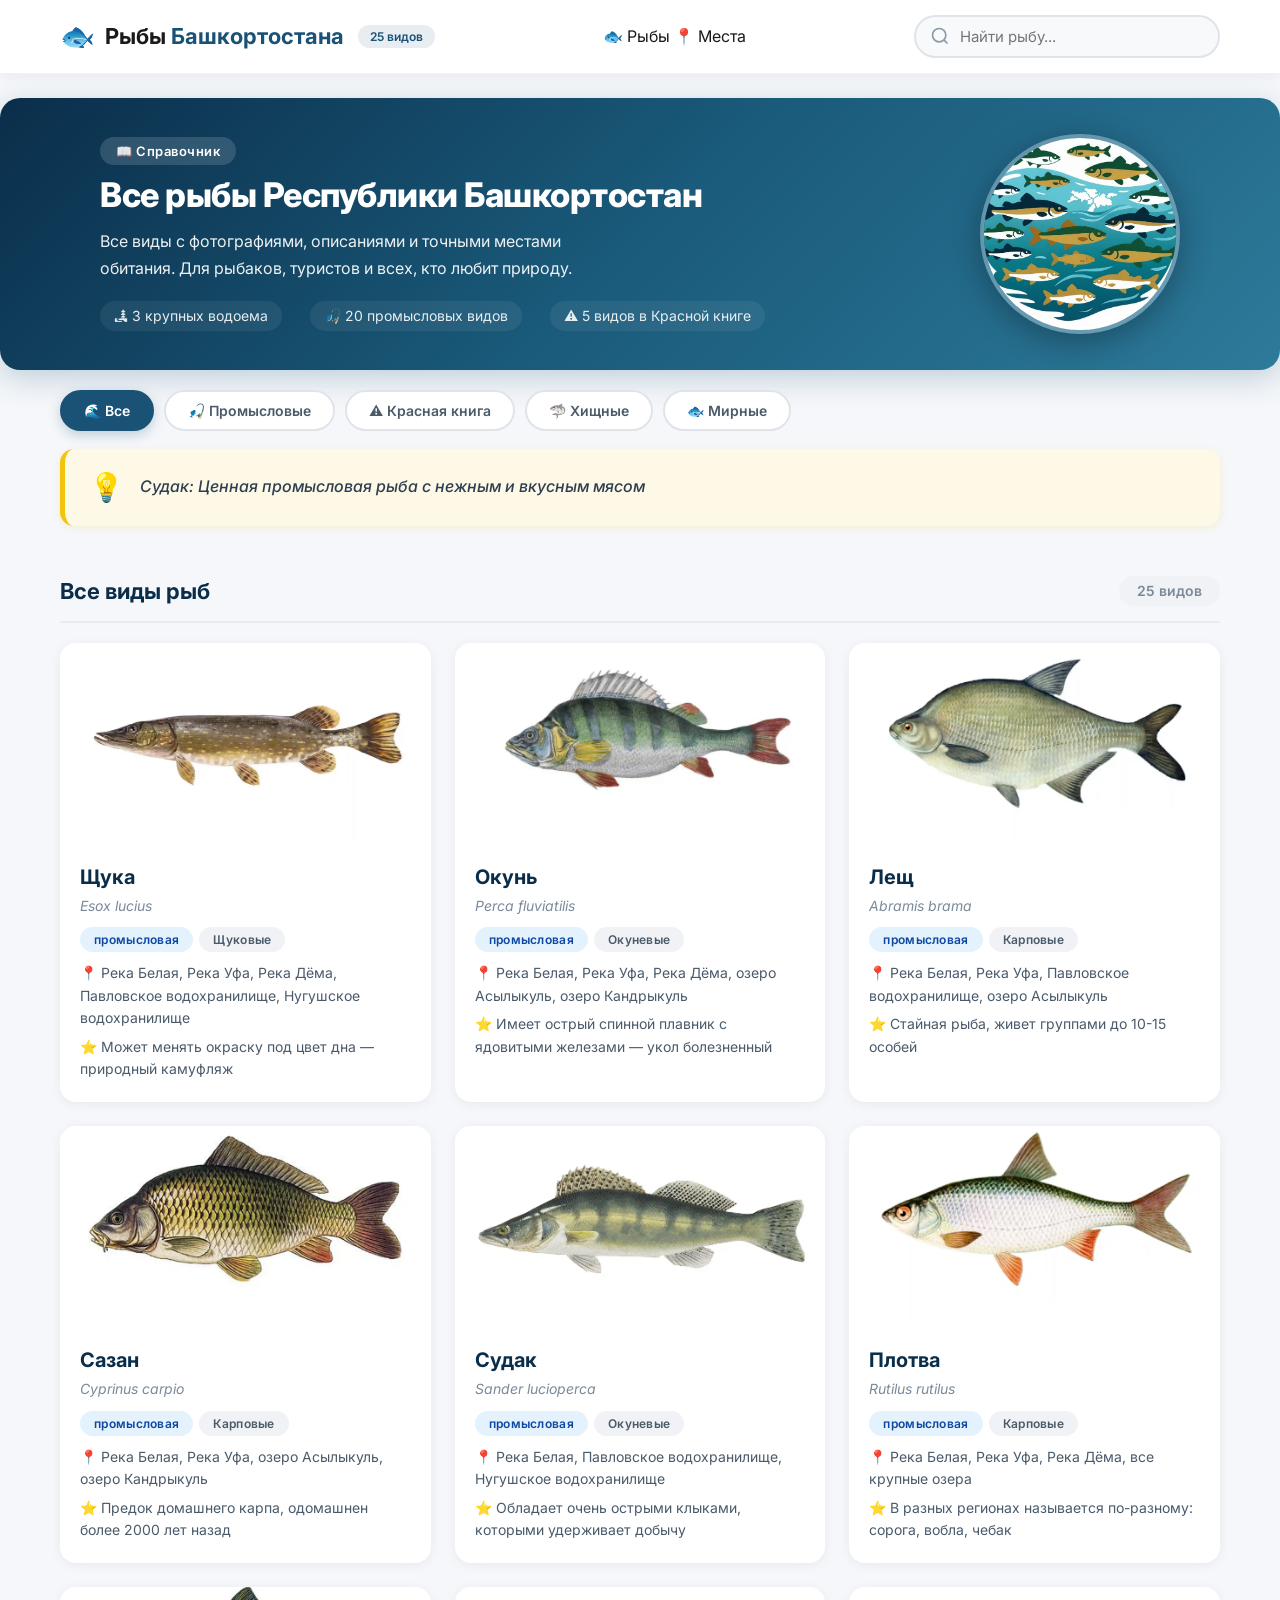
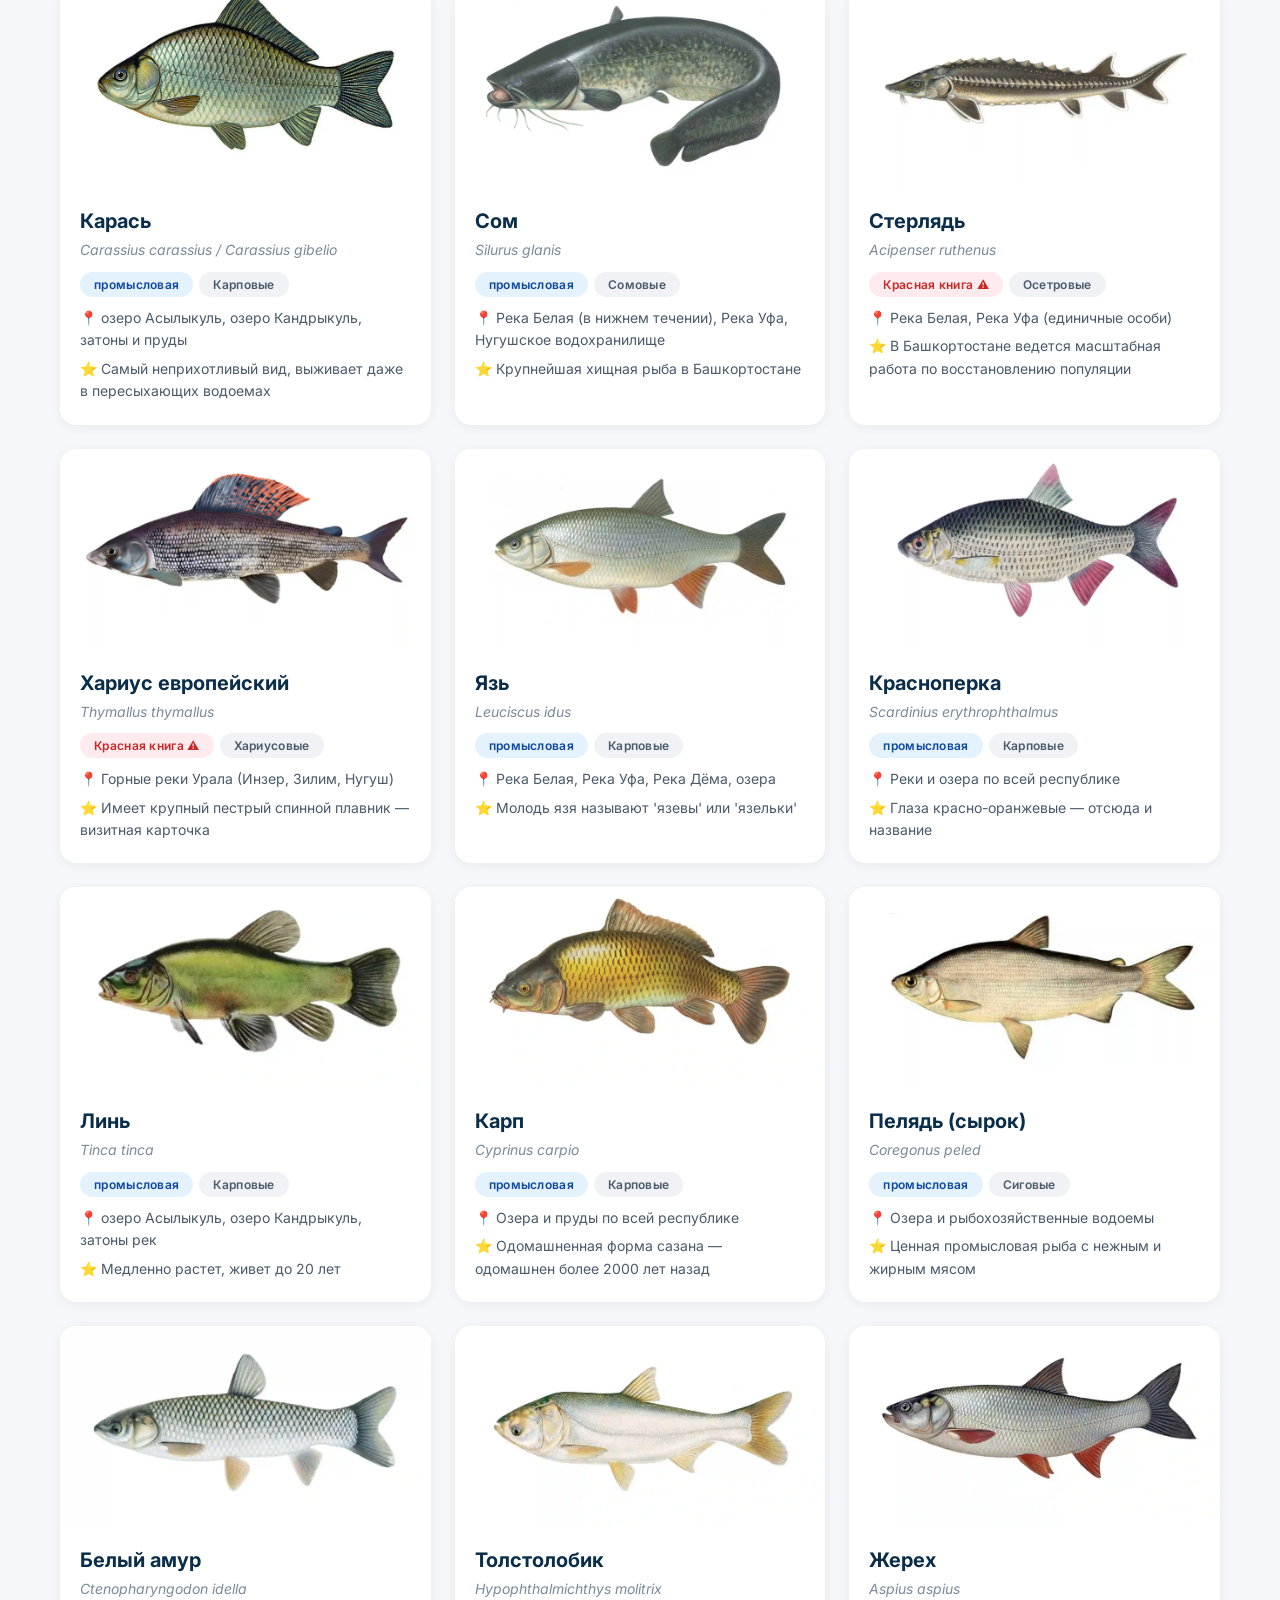
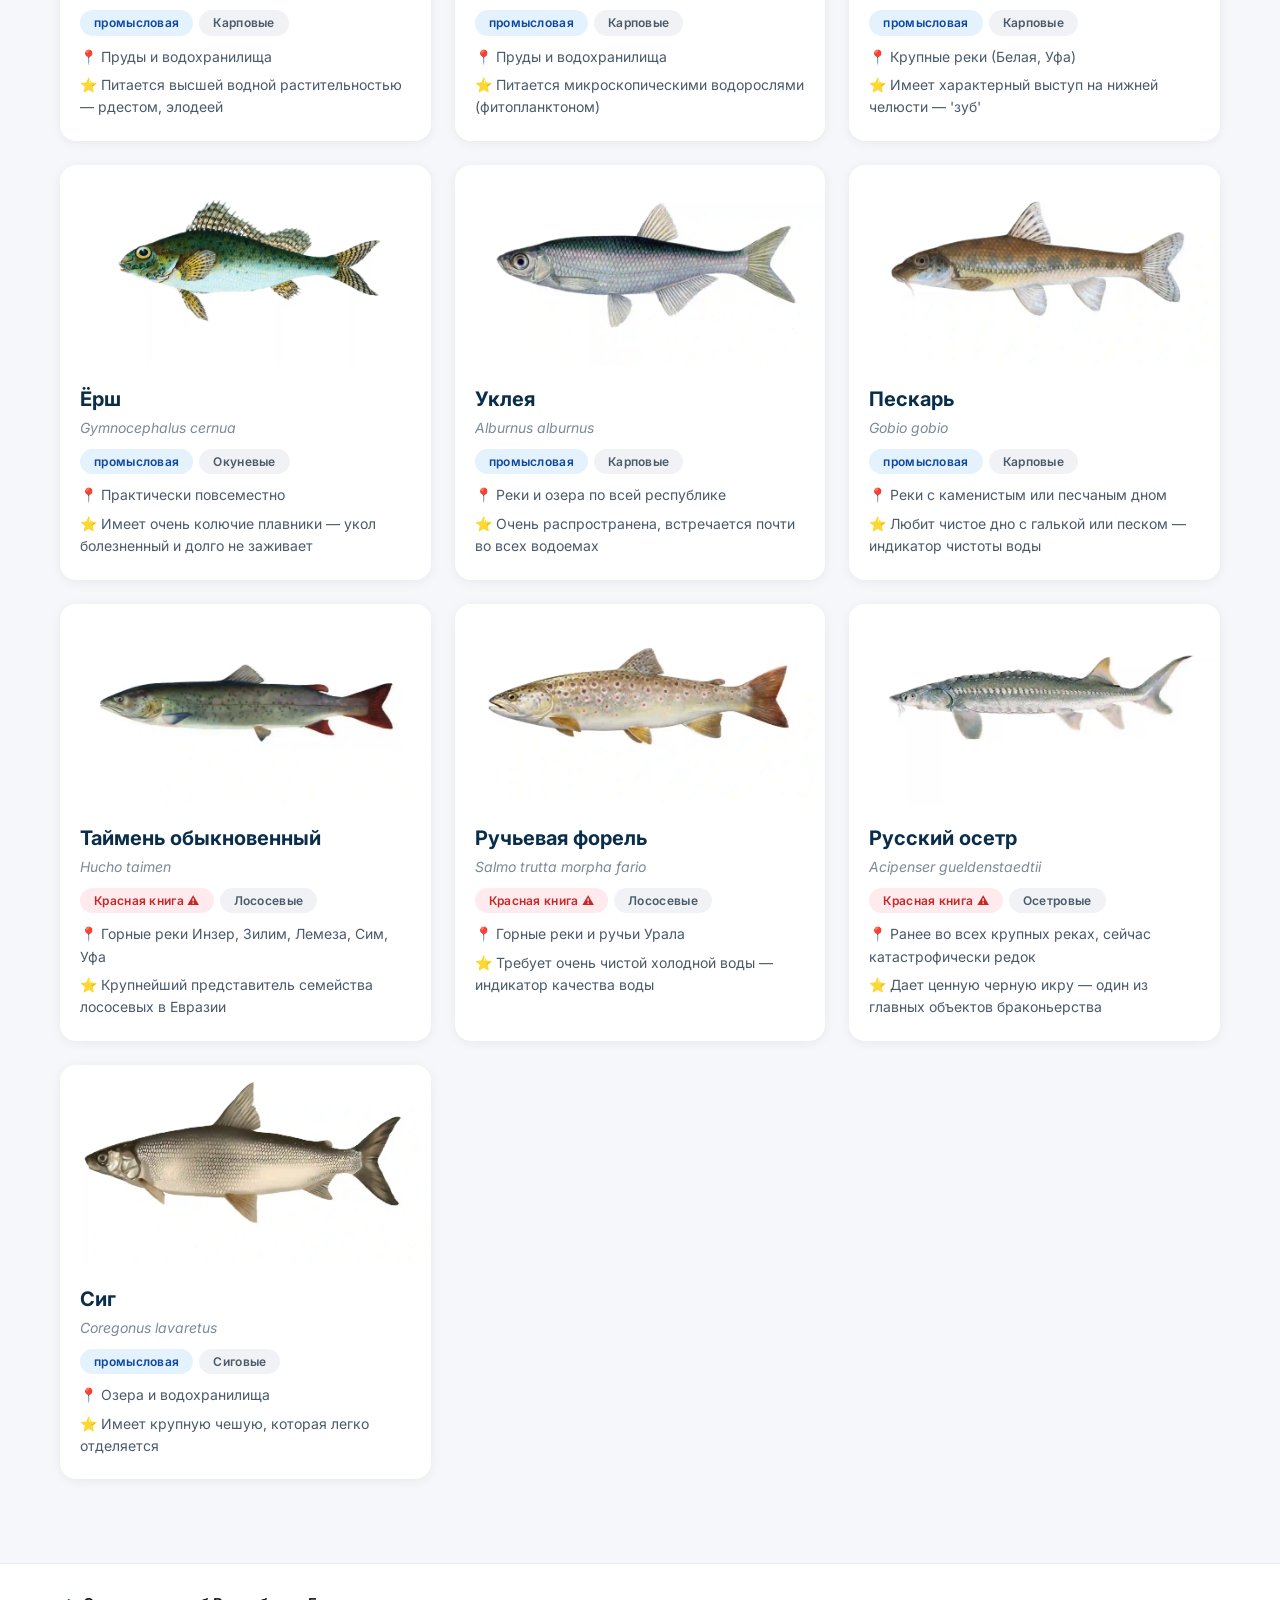
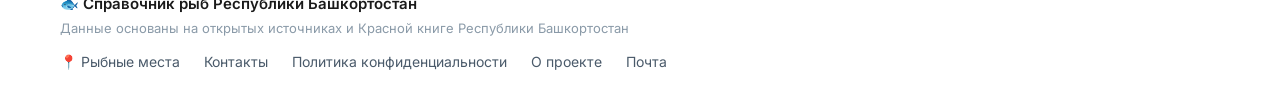
==== index.html @ 459a328a "Update index.html" ====
<!DOCTYPE html>
<html lang="ru">
<head>
    <meta charset="UTF-8" />
    <meta name="viewport" content="width=device-width, initial-scale=1.0" />
    <title>Рыбы России и Башкортостана — полный справочник с фото и календарём клёва</title>
    <link rel="icon" href="img/icons/favicon.png" type="image/png" />
    
    <!-- SEO Мета-теги (расширенные) -->
    <meta name="description" content="Все виды рыб России и Башкортостана: щука, окунь, судак, сазан, лещ, сом, стерлядь и десятки других. Подробное описание, фото, места обитания, календарь клёва, нерест, интересные факты. Полезно для рыбаков, туристов, студентов и всех, кто любит природу!" />
    <meta name="keywords" content="рыбы россии, рыбы башкортостана, все виды рыб, щука, окунь, судак, сазан, лещ, сом, стерлядь, хариус, таймень, форель, красная книга рыб, рыбалка в россии, рыбалка в башкортостане, рыбалка в уфе, календарь клёва, когда клюёт щука, когда нерест рыбы, места обитания рыб, интересные факты о рыбах, справочник рыб, ихтиология, энциклопедия рыб, виды рыб с фото" />
    <meta name="author" content="Рыбы России и Башкортостана" />
    <meta name="robots" content="index, follow, max-image-preview:large" />
    <meta name="yandex-verification" content="ВСТАВЬТЕ_ВАШ_КОД_ЯНДЕКС_ВЕБМАСТЕР" />
    <meta name="google-site-verification" content="ВСТАВЬТЕ_ВАШ_КОД_GOOGLE_SEARCH_CONSOLE" />
    
    <!-- Open Graph (для соцсетей) -->
    <meta property="og:type" content="website" />
    <meta property="og:title" content="Рыбы России и Башкортостана — полный справочник с фото и календарём клёва" />
    <meta property="og:description" content="Все виды рыб России и Башкортостана: описание, фото, места обитания, календарь клёва, нерест, интересные факты. Для рыбаков, туристов и всех любителей природы!" />
    <meta property="og:url" content="https://almazbaymurzin.github.io/Bashkortostan_Fishes/" />
    <meta property="og:image" content="https://almazbaymurzin.github.io/Bashkortostan_Fishes/img/promo-fish.jpg" />
    <meta property="og:image:width" content="1200" />
    <meta property="og:image:height" content="630" />
    <meta property="og:locale" content="ru_RU" />
    <meta property="og:site_name" content="Рыбы России и Башкортостана" />
    
    <!-- Twitter Card -->
    <meta name="twitter:card" content="summary_large_image" />
    <meta name="twitter:title" content="Рыбы России и Башкортостана — полный справочник с фото" />
    <meta name="twitter:description" content="Все виды рыб России и Башкортостана: описание, фото, места обитания, календарь клёва, нерест, интересные факты." />
    <meta name="twitter:image" content="https://almazbaymurzin.github.io/Bashkortostan_Fishes/img/promo-fish.jpg" />
    
    <!-- Гео-теги (локальное SEO для Башкортостана) -->
    <meta name="geo.region" content="RU-BA" />
    <meta name="geo.placename" content="Уфа, Башкортостан, Россия" />
    <meta name="geo.position" content="54.735147;55.958727" />
    <meta name="ICBM" content="54.735147, 55.958727" />
    
    <!-- Дополнительные SEO-теги -->
    <link rel="canonical" href="https://almazbaymurzin.github.io/Bashkortostan_Fishes/" />
    <meta name="theme-color" content="#1a5276" />
    <meta name="mobile-web-app-capable" content="yes" />
    <meta name="apple-mobile-web-app-status-bar-style" content="black-translucent" />
    
    <link rel="stylesheet" href="css/style.css" />
    <link href="https://fonts.googleapis.com/css2?family=Inter:ital,wght@0,400;0,600;0,700;1,400&display=swap" rel="stylesheet" />
<!-- Yandex.RTB -->
<script>window.yaContextCb=window.yaContextCb||[]</script>
<script src="https://yandex.ru/ads/system/context.js" async></script>
</head>
<body>

    <!-- ===== ШАПКА ===== -->
    <header class="header">
        <div class="container">
            <div class="header-inner">
                <div class="logo">
                    <span class="logo-icon">🐟</span>
                    <span class="logo-text">Рыбы <span class="logo-accent">Башкортостана</span></span>
                    <span class="logo-badge" id="fishCounter">0 видов</span>
                </div>
                
                <!-- ✅ ПЕРЕКЛЮЧАТЕЛЬ СО СДВИГОМ -->
                <div class="view-switcher-slider" data-active="fishes">
                    <div class="view-slider-bg"></div>
                    <a href="index.html" class="view-btn-slider active">🐟 Рыбы</a>
                    <a href="places.html" class="view-btn-slider">📍 Места</a>
                </div>
                
                <div class="header-controls">
                    <div class="search-wrapper">
                        <input type="text" id="searchInput" placeholder="Найти рыбу..." class="search-input" />
                        <svg class="search-icon" width="20" height="20" viewBox="0 0 24 24" fill="none" stroke="currentColor" stroke-width="2"><circle cx="11" cy="11" r="8"/><path d="M21 21l-4.35-4.35"/></svg>
                    </div>
                </div>
            </div>
        </div>
    </header>

    <!-- ===== ПРОМО-БАННЕР ===== -->
    <section class="promo-banner">
        <div class="container">
            <div class="promo-content">
                <div class="promo-text">
                    <span class="promo-tag">📖 Справочник</span>
                    <h2>Все рыбы Республики Башкортостан</h2>
                    <p>Все виды с фотографиями, описаниями и точными местами обитания. Для рыбаков, туристов и всех, кто любит природу.</p>
                    <div class="promo-stats">
                        <span>🏞 3 крупных водоема</span>
                        <span id="statPromyslovaya">🎣 0 промысловых видов</span>
                        <span id="statRedBook">⚠️ 0 видов в Красной книге</span>
                    </div>
                </div>
                <div class="promo-image">
                    <img src="img/promo-fish.jpg" alt="Рыбы Башкортостана" loading="lazy" />
                </div>
            </div>
        </div>
    </section>

    <!-- ===== КАТЕГОРИИ-ФИЛЬТРЫ (ИКОНКИ) ===== -->
    <section class="categories">
        <div class="container">
            <div class="categories-grid">
                <button class="category-btn active" data-filter="all">🌊 Все</button>
                <button class="category-btn" data-filter="promyslovaya">🎣 Промысловые</button>
                <button class="category-btn" data-filter="red_book">⚠️ Красная книга</button>
                <button class="category-btn" data-filter="predator">🦈 Хищные</button>
                <button class="category-btn" data-filter="peaceful">🐟 Мирные</button>
            </div>
        </div>
    </section>

    <!-- ===== БЛОК "СЛУЧАЙНЫЙ ФАКТ" ===== -->
    <section class="fact-block">
        <div class="container">
            <div class="fact-card">
                <span class="fact-emoji">💡</span>
                <div class="fact-text" id="randomFact">Загрузка интересного факта...</div>
            </div>
        </div>
    </section>

    <!-- ===== ЛЕНТА КАРТОЧЕК ===== -->
    <main class="main-content">
        <div class="container">
            <!-- Большая карточка (главная) -->
            <div id="featuredCard" class="featured-card-wrapper"></div>
            
            <!-- Сетка карточек -->
            <div class="section-header">
                <h3>Все виды рыб</h3>
                <span class="section-count" id="resultCount">0 видов</span>
            </div>
            <div class="fish-grid" id="fishGrid">
                <!-- Сюда будут вставляться карточки -->
            </div>
            
            <!-- Кнопка "Показать еще" (для будущего расширения) -->
            <div class="load-more-wrapper">
                <button id="loadMoreBtn" class="load-more-btn" style="display:none;">Показать еще</button>
            </div>
        </div>
    </main>

    <!-- ===== ПОДВАЛ ===== -->
    <footer class="footer">
        <div class="container">
            <div class="footer-inner">
                <div class="footer-info">
                    <p>🐟 Справочник рыб Республики Башкортостан</p>
                    <p class="footer-small">Данные основаны на открытых источниках и Красной книге Республики Башкортостан</p>
                </div>
                <div class="footer-links">
                    <a href="places.html">📍 Рыбные места</a>
                    <a href="contacts.html">Контакты</a>
                    <a href="privacy.html">Политика конфиденциальности</a>
                    <a href="about.html">О проекте</a>
                    <a href="mailto:krypton-mail@mail.ru">Почта</a>
                </div>
            </div>
        </div>
    </footer>

    <!-- ===== СКРИПТЫ ===== -->
    <script src="js/app.js"></script>
<!-- Yandex.Metrika counter -->
<script type="text/javascript">
    (function(m,e,t,r,i,k,a){
        m[i]=m[i]||function(){(m[i].a=m[i].a||[]).push(arguments)};
        m[i].l=1*new Date();
        for (var j = 0; j < document.scripts.length; j++) {if (document.scripts[j].src === r) { return; }}
        k=e.createElement(t),a=e.getElementsByTagName(t)[0],k.async=1,k.src=r,a.parentNode.insertBefore(k,a)
    })(window, document,'script','https://mc.yandex.ru/metrika/tag.js?id=111613780', 'ym');

    ym(111613780, 'init', {ssr:true, webvisor:true, clickmap:true, ecommerce:"dataLayer", referrer: document.referrer, url: location.href, accurateTrackBounce:true, trackLinks:true});
</script>
<noscript><div><img src="https://mc.yandex.ru/watch/111613780" style="position:absolute; left:-9999px;" alt="" /></div></noscript>
<!-- /Yandex.Metrika counter -->
</body>
</html>
---- css/style.css ----
/* ========================================
   БАЗОВЫЕ НАСТРОЙКИ
   ======================================== */
* {
    margin: 0;
    padding: 0;
    box-sizing: border-box;
}

body {
    font-family: 'Inter', -apple-system, BlinkMacSystemFont, 'Segoe UI', Roboto, sans-serif;
    background: #f5f7fa;
    color: #1a1a1a;
    line-height: 1.6;
}

.container {
    max-width: 1200px;
    margin: 0 auto;
    padding: 0 20px;
}

a {
    text-decoration: none;
    color: inherit;
}

img {
    max-width: 100%;
    display: block;
}

/* ========================================
   ШАПКА (HEADER)
   ======================================== */
.header {
    background: white;
    box-shadow: 0 2px 12px rgba(0, 0, 0, 0.06);
    padding: 14px 0;
    position: sticky;
    top: 0;
    z-index: 1000;
    border-bottom: 1px solid #eef0f2;
}

.header-inner {
    display: flex;
    align-items: center;
    justify-content: space-between;
    flex-wrap: wrap;
    gap: 12px;
}

.logo {
    display: flex;
    align-items: center;
    gap: 10px;
    font-size: 22px;
    font-weight: 700;
    color: #1a1a1a;
}

.logo-icon {
    font-size: 28px;
}

.logo-accent {
    color: #1a5276;
}

.logo-badge {
    font-size: 12px;
    font-weight: 600;
    background: #e8edf2;
    color: #1a5276;
    padding: 2px 12px;
    border-radius: 20px;
    margin-left: 4px;
}

.header-controls {
    display: flex;
    align-items: center;
    gap: 12px;
}

.search-wrapper {
    position: relative;
}

.search-input {
    padding: 10px 18px 10px 44px;
    border: 2px solid #e0e4e8;
    border-radius: 30px;
    font-size: 15px;
    min-width: 240px;
    outline: none;
    background: #f8f9fa;
    transition: all 0.3s;
    font-family: 'Inter', sans-serif;
}

.search-input:focus {
    border-color: #1a5276;
    background: white;
    box-shadow: 0 0 0 4px rgba(26, 82, 118, 0.1);
}

.search-icon {
    position: absolute;
    left: 16px;
    top: 50%;
    transform: translateY(-50%);
    color: #8a9aa8;
    pointer-events: none;
}

/* ========================================
   ПРОМО-БАННЕР
   ======================================== */
.promo-banner {
    background: linear-gradient(135deg, #0a2e4a 0%, #1a5a7a 50%, #2d7a9a 100%);
    padding: 0;
    border-radius: 20px;
    margin: 24px 0 0;
    overflow: hidden;
    box-shadow: 0 8px 30px rgba(26, 82, 118, 0.25);
}

.promo-content {
    display: flex;
    align-items: center;
    justify-content: space-between;
    gap: 40px;
    padding: 36px 40px;
    color: white;
}

.promo-text {
    flex: 1;
}

.promo-tag {
    background: rgba(255, 255, 255, 0.15);
    padding: 4px 16px;
    border-radius: 20px;
    font-size: 13px;
    font-weight: 600;
    display: inline-block;
    letter-spacing: 0.5px;
    backdrop-filter: blur(4px);
}

.promo-text h2 {
    font-size: 34px;
    margin: 10px 0 12px;
    font-weight: 800;
    line-height: 1.2;
    letter-spacing: -0.5px;
}

.promo-text p {
    font-size: 16px;
    opacity: 0.92;
    max-width: 520px;
    line-height: 1.7;
}

.promo-stats {
    display: flex;
    gap: 28px;
    margin-top: 18px;
    font-size: 14px;
    opacity: 0.9;
}

.promo-stats span {
    background: rgba(255, 255, 255, 0.08);
    padding: 4px 14px;
    border-radius: 20px;
    backdrop-filter: blur(4px);
}

.promo-image img {
    width: 200px;
    height: 200px;
    object-fit: cover;
    border-radius: 50%;
    box-shadow: 0 8px 32px rgba(0, 0, 0, 0.3);
    border: 4px solid rgba(255, 255, 255, 0.3);
    transition: transform 0.3s ease;
}

.promo-image img:hover {
    transform: scale(1.08);
}

/* ========================================
   КАТЕГОРИИ (ФИЛЬТРЫ-ИКОНКИ)
   ======================================== */
.categories {
    padding: 20px 0 0;
}

.categories-grid {
    display: flex;
    gap: 10px;
    flex-wrap: wrap;
}

.category-btn {
    padding: 10px 22px;
    border: 2px solid #e0e4e8;
    border-radius: 30px;
    background: white;
    font-size: 14px;
    font-weight: 600;
    cursor: pointer;
    transition: all 0.25s ease;
    color: #4a5a6a;
    font-family: 'Inter', sans-serif;
    display: flex;
    align-items: center;
    gap: 6px;
}

.category-btn:hover {
    border-color: #1a5276;
    background: #f0f7fc;
    transform: translateY(-2px);
    box-shadow: 0 4px 12px rgba(26, 82, 118, 0.12);
}

.category-btn.active {
    border-color: #1a5276;
    background: #1a5276;
    color: white;
    box-shadow: 0 4px 12px rgba(26, 82, 118, 0.25);
}

/* ========================================
   БЛОК "СЛУЧАЙНЫЙ ФАКТ"
   ======================================== */
.fact-block {
    padding: 18px 0 0;
}

.fact-card {
    background: #fef9e7;
    border-radius: 14px;
    padding: 16px 24px;
    display: flex;
    align-items: center;
    gap: 16px;
    border-left: 5px solid #f1c40f;
    box-shadow: 0 2px 8px rgba(241, 196, 15, 0.15);
}

.fact-emoji {
    font-size: 28px;
    flex-shrink: 0;
}

.fact-text {
    font-size: 16px;
    color: #2c3e50;
    font-style: italic;
    font-weight: 500;
}

/* ========================================
   ОСНОВНОЙ КОНТЕНТ
   ======================================== */
.main-content {
    padding: 8px 0 40px;
}

/* ========================================
   ГЛАВНАЯ КАРТОЧКА (FEATURED)
   ======================================== */
.featured-card-wrapper {
    margin: 24px 0 32px;
}

.featured-card {
    display: flex;
    background: white;
    border-radius: 18px;
    overflow: hidden;
    box-shadow: 0 4px 24px rgba(0, 0, 0, 0.07);
    transition: all 0.3s ease;
    cursor: pointer;
}

.featured-card:hover {
    transform: translateY(-4px);
    box-shadow: 0 12px 40px rgba(0, 0, 0, 0.12);
}

.featured-card img {
    width: 38%;
    min-height: 220px;
    object-fit: cover;
    flex-shrink: 0;
}

.featured-card-content {
    padding: 28px 32px;
    display: flex;
    flex-direction: column;
    justify-content: center;
    flex: 1;
}

.featured-card-content .tag {
    margin-bottom: 6px;
}

.featured-card-title {
    font-size: 26px;
    font-weight: 800;
    margin: 4px 0 8px;
    line-height: 1.2;
    color: #0a2e4a;
}

.featured-card-desc {
    color: #4a5a6a;
    font-size: 15px;
    line-height: 1.7;
    margin: 0 0 12px;
}

.featured-card-meta {
    font-size: 14px;
    color: #7a8a9a;
}

/* ========================================
   ЗАГОЛОВОК СЕКЦИИ
   ======================================== */
.section-header {
    display: flex;
    justify-content: space-between;
    align-items: center;
    padding: 8px 0 12px;
    border-bottom: 2px solid #e8ecf0;
    margin-bottom: 20px;
}

.section-header h3 {
    font-size: 22px;
    font-weight: 700;
    margin: 0;
    color: #0a2e4a;
}

.section-count {
    font-size: 14px;
    font-weight: 600;
    color: #7a8a9a;
    background: #f0f2f5;
    padding: 4px 18px;
    border-radius: 20px;
}

/* ========================================
   СЕТКА КАРТОЧЕК (ГЛАВНАЯ)
   ======================================== */
.fish-grid {
    display: grid;
    grid-template-columns: repeat(auto-fill, minmax(280px, 1fr));
    gap: 24px;
}

/* ========================================
   КАРТОЧКА РЫБЫ (В СТИЛЕ ДЗЕН)
   ======================================== */
.fish-card {
    background: white;
    border-radius: 16px;
    overflow: hidden;
    box-shadow: 0 2px 12px rgba(0, 0, 0, 0.06);
    transition: all 0.3s ease;
    cursor: pointer;
    display: block;
    color: inherit;
    opacity: 0;
    animation: fadeInUp 0.5s ease forwards;
}

.fish-card:hover {
    transform: translateY(-6px);
    box-shadow: 0 12px 32px rgba(0, 0, 0, 0.1);
}

@keyframes fadeInUp {
    from {
        opacity: 0;
        transform: translateY(24px);
    }
    to {
        opacity: 1;
        transform: translateY(0);
    }
}

.fish-card-img {
    width: 100%;
    height: 200px;
    object-fit: cover;
    display: block;
    background: #e8ecf0;
}

.fish-card-content {
    padding: 18px 20px 22px;
}

.fish-card-title {
    font-size: 20px;
    font-weight: 700;
    margin: 0 0 2px;
    color: #0a2e4a;
}

.fish-card-latin {
    font-size: 14px;
    color: #7a8a9a;
    font-style: italic;
    margin-bottom: 10px;
}

.fish-card-tags {
    display: flex;
    flex-wrap: wrap;
    gap: 6px;
    margin-bottom: 10px;
}

.fish-card-habitats {
    font-size: 14px;
    color: #4a5a6a;
}

.fish-card-habitats strong {
    color: #1a1a1a;
    font-weight: 600;
}

/* ========================================
   ТЕГИ (УНИВЕРСАЛЬНЫЕ)
   ======================================== */
.tag {
    font-size: 12px;
    font-weight: 600;
    padding: 3px 14px;
    border-radius: 20px;
    background: #f0f2f5;
    color: #4a5a6a;
    display: inline-block;
    letter-spacing: 0.3px;
}

.tag-red {
    background: #ffebee;
    color: #c62828;
}

.tag-promyslovaya {
    background: #e3f2fd;
    color: #0d47a1;
}

.tag-green {
    background: #e8f5e9;
    color: #2e7d32;
}

.tag-orange {
    background: #fff3e0;
    color: #e65100;
}

/* ========================================
   СТРАНИЦА РЫБЫ (fish.html)
   ======================================== */
/* Хлебные крошки */
.breadcrumbs {
    padding: 16px 0 8px;
    font-size: 14px;
    color: #7a8a9a;
}

.breadcrumbs a {
    color: #1a5276;
    font-weight: 600;
}

.breadcrumbs a:hover {
    text-decoration: underline;
}

/* Обертка страницы рыбы */
.fish-page {
    background: white;
    border-radius: 20px;
    padding: 40px;
    box-shadow: 0 4px 24px rgba(0, 0, 0, 0.05);
    margin-bottom: 32px;
}

/* Главная секция: фото + информация */
.fish-page-top {
    display: flex;
    gap: 40px;
    margin-bottom: 32px;
}

.fish-page-image {
    flex: 0 0 45%;
}

.fish-page-image img {
    width: 100%;
    height: 380px;
    object-fit: cover;
    border-radius: 16px;
    box-shadow: 0 4px 20px rgba(0, 0, 0, 0.08);
}

.fish-page-info {
    flex: 1;
}

.fish-page-name {
    font-size: 36px;
    font-weight: 800;
    color: #0a2e4a;
    margin: 0 0 4px;
    line-height: 1.1;
}

.fish-page-latin {
    font-size: 18px;
    font-style: italic;
    color: #7a8a9a;
    margin-bottom: 12px;
}

.fish-page-tags {
    display: flex;
    flex-wrap: wrap;
    gap: 8px;
    margin-bottom: 16px;
}

.fish-page-desc {
    font-size: 16px;
    line-height: 1.8;
    color: #2a3a4a;
    margin-bottom: 20px;
}

/* Характеристики таблицей */
.fish-page-specs {
    display: grid;
    grid-template-columns: 1fr 1fr;
    gap: 8px 24px;
    background: #f8f9fa;
    padding: 16px 20px;
    border-radius: 12px;
}

.fish-page-specs .spec-item {
    display: flex;
    justify-content: space-between;
    padding: 6px 0;
    border-bottom: 1px solid #e8ecf0;
    font-size: 15px;
}

.fish-page-specs .spec-item:last-child,
.fish-page-specs .spec-item:nth-last-child(2) {
    border-bottom: none;
}

.spec-label {
    color: #7a8a9a;
    font-weight: 500;
}

.spec-value {
    font-weight: 600;
    color: #0a2e4a;
}

/* Галерея (коллаж) */
.fish-gallery {
    margin: 28px 0 24px;
}

.fish-gallery h3 {
    font-size: 20px;
    font-weight: 700;
    margin-bottom: 14px;
    color: #0a2e4a;
}

.gallery-grid {
    display: grid;
    grid-template-columns: repeat(auto-fill, minmax(200px, 1fr));
    gap: 12px;
}

.gallery-grid img {
    width: 100%;
    height: 180px;
    object-fit: cover;
    border-radius: 12px;
    transition: transform 0.3s;
    cursor: pointer;
}

.gallery-grid img:hover {
    transform: scale(1.03);
}

/* Интересные факты */
.fish-facts {
    background: #fef9e7;
    border-radius: 14px;
    padding: 20px 24px;
    border-left: 5px solid #f1c40f;
    margin: 16px 0 8px;
}

.fish-facts h4 {
    font-size: 16px;
    font-weight: 700;
    color: #0a2e4a;
    margin-bottom: 8px;
}

.fish-facts ul {
    list-style: none;
    padding: 0;
}

.fish-facts ul li {
    padding: 4px 0 4px 28px;
    background: url('data:image/svg+xml;utf8,<svg xmlns="http://www.w3.org/2000/svg" width="18" height="18" viewBox="0 0 24 24" fill="none" stroke="%23f1c40f" stroke-width="3"><path d="M5 12l5 5L20 7"/></svg>') left center no-repeat;
    background-size: 18px;
    font-size: 15px;
    color: #2a3a4a;
}

/* ========================================
   СТРАНИЦА "О ПРОЕКТЕ" (about.html)
   ======================================== */
.about-page {
    background: white;
    border-radius: 20px;
    padding: 40px;
    box-shadow: 0 4px 24px rgba(0, 0, 0, 0.05);
    margin: 20px 0 32px;
}

.about-page h1 {
    font-size: 32px;
    font-weight: 800;
    color: #0a2e4a;
    margin-bottom: 16px;
}

.about-page p {
    font-size: 16px;
    line-height: 1.8;
    color: #2a3a4a;
    margin-bottom: 14px;
}

.about-page ul {
    list-style: none;
    padding: 0;
}

.about-page ul li {
    padding: 6px 0 6px 28px;
    background: url('data:image/svg+xml;utf8,<svg xmlns="http://www.w3.org/2000/svg" width="20" height="20" viewBox="0 0 24 24" fill="none" stroke="%231a5276" stroke-width="3"><path d="M5 12l5 5L20 7"/></svg>') left center no-repeat;
    background-size: 20px;
    font-size: 15px;
}

/* ========================================
   КНОПКА "ПОКАЗАТЬ ЕЩЕ"
   ======================================== */
.load-more-wrapper {
    text-align: center;
    padding: 28px 0 8px;
}

.load-more-btn {
    padding: 12px 48px;
    border: 2px solid #1a5276;
    border-radius: 30px;
    background: white;
    color: #1a5276;
    font-size: 16px;
    font-weight: 600;
    cursor: pointer;
    transition: all 0.25s ease;
    font-family: 'Inter', sans-serif;
}

.load-more-btn:hover {
    background: #1a5276;
    color: white;
    box-shadow: 0 4px 16px rgba(26, 82, 118, 0.25);
    transform: translateY(-2px);
}

/* ========================================
   ПОДВАЛ (FOOTER)
   ======================================== */
.footer {
    background: white;
    padding: 28px 0;
    border-top: 1px solid #e8ecf0;
    margin-top: 8px;
}

.footer-inner {
    display: flex;
    justify-content: space-between;
    align-items: center;
    flex-wrap: wrap;
    gap: 12px;
}

.footer-info p {
    font-size: 15px;
    color: #1a1a1a;
    font-weight: 600;
}

.footer-small {
    font-size: 13px !important;
    font-weight: 400 !important;
    color: #8a9aa8 !important;
    margin-top: 2px;
}

.footer-links {
    display: flex;
    gap: 24px;
}

.footer-links a {
    font-size: 14px;
    color: #4a5a6a;
    transition: color 0.2s;
}

.footer-links a:hover {
    color: #1a5276;
}

/* ========================================
   СТРАНИЦА 404
   ======================================== */
.error-page {
    text-align: center;
    padding: 80px 20px;
    background: white;
    border-radius: 20px;
    margin: 40px 0;
}

.error-page h1 {
    font-size: 72px;
    font-weight: 800;
    color: #1a5276;
    margin: 0;
}

.error-page h2 {
    font-size: 28px;
    font-weight: 700;
    color: #0a2e4a;
    margin: 8px 0 12px;
}

.error-page p {
    font-size: 16px;
    color: #7a8a9a;
    max-width: 400px;
    margin: 0 auto 24px;
}

.error-page .btn {
    display: inline-block;
    padding: 12px 36px;
    background: #1a5276;
    color: white;
    border-radius: 30px;
    font-weight: 600;
    transition: background 0.2s;
}

.error-page .btn:hover {
    background: #0a3a5a;
}

/* ========================================
   АДАПТИВНОСТЬ (МОБИЛЬНЫЕ УСТРОЙСТВА)
   ======================================== */
@media (max-width: 1024px) {
    .promo-content {
        padding: 30px 32px;
    }
    .promo-text h2 {
        font-size: 28px;
    }
    .promo-image img {
        width: 180px;
        height: 130px;
    }
}

@media (max-width: 820px) {
    .featured-card {
        flex-direction: column;
    }
    .featured-card img {
        width: 100%;
        height: 200px;
    }
    .featured-card-content {
        padding: 20px 24px;
    }
    .featured-card-title {
        font-size: 22px;
    }
    
    .fish-page-top {
        flex-direction: column;
    }
    .fish-page-image {
        flex: unset;
    }
    .fish-page-image img {
        height: 280px;
    }
    .fish-page-name {
        font-size: 28px;
    }
    .fish-page-specs {
        grid-template-columns: 1fr;
    }
}

@media (max-width: 640px) {
    .header-inner {
        flex-direction: column;
        align-items: stretch;
        gap: 10px;
    }
    
    .logo {
        font-size: 18px;
    }
    .logo-badge {
        font-size: 10px;
        padding: 1px 10px;
    }
    
    .search-input {
        min-width: unset;
        width: 100%;
        padding: 10px 16px 10px 40px;
        font-size: 14px;
    }
    .search-icon {
        left: 14px;
    }
    
    .promo-content {
        flex-direction: column;
        text-align: center;
        padding: 24px 20px;
        gap: 20px;
    }
    .promo-text h2 {
        font-size: 24px;
    }
    .promo-text p {
        max-width: 100%;
        font-size: 15px;
    }
    .promo-stats {
        flex-wrap: wrap;
        justify-content: center;
        gap: 8px;
    }
    .promo-stats span {
        font-size: 13px;
    }
    .promo-image img {
        width: 100%;
        height: 160px;
    }
    
    .categories-grid {
        justify-content: center;
    }
    .category-btn {
        font-size: 13px;
        padding: 8px 14px;
    }
    
    .fact-card {
        padding: 12px 16px;
        gap: 12px;
    }
    .fact-emoji {
        font-size: 22px;
    }
    .fact-text {
        font-size: 14px;
    }
    
    .fish-grid {
        grid-template-columns: 1fr;
        gap: 16px;
    }
    
    .section-header h3 {
        font-size: 18px;
    }
    
    .fish-page {
        padding: 20px;
    }
    .fish-page-name {
        font-size: 24px;
    }
    
    .gallery-grid {
        grid-template-columns: repeat(auto-fill, minmax(140px, 1fr));
    }
    .gallery-grid img {
        height: 140px;
    }
    
    .footer-inner {
        flex-direction: column;
        text-align: center;
    }
    .footer-links {
        gap: 16px;
        flex-wrap: wrap;
        justify-content: center;
    }
    
    .about-page {
        padding: 24px 20px;
    }
    .about-page h1 {
        font-size: 24px;
    }
}

@media (max-width: 400px) {
    .promo-text h2 {
        font-size: 20px;
    }
    .promo-stats span {
        font-size: 12px;
        padding: 3px 10px;
    }
    .featured-card-title {
        font-size: 18px;
    }
    .fish-card-title {
        font-size: 17px;
    }
}

/* ========================================
   🆕 КАЛЕНДАРЬ АКТИВНОСТИ (КУБИКИ)
   ======================================== */
.fish-calendars {
    margin: 24px 0 0;
    display: grid;
    grid-template-columns: 1fr 1fr;
    gap: 24px;
    background: #f8f9fa;
    padding: 20px 24px;
    border-radius: 16px;
}

.fish-calendar-block {
    display: flex;
    flex-direction: column;
    gap: 8px;
}

.fish-calendar-block h4 {
    font-size: 15px;
    font-weight: 700;
    color: #0a2e4a;
    margin: 0;
}

.calendar-row {
    display: flex;
    gap: 6px;
    flex-wrap: wrap;
}

.calendar-month {
    display: flex;
    flex-direction: column;
    align-items: center;
    gap: 2px;
    width: 28px;
}

.calendar-month .month-label {
    font-size: 9px;
    font-weight: 600;
    color: #7a8a9a;
    text-transform: uppercase;
    letter-spacing: 0.2px;
}

.calendar-month .month-box {
    width: 28px;
    height: 28px;
    border-radius: 6px;
    border: 1px solid #e0e4e8;
    background: #f0f2f5;
    transition: all 0.2s ease;
}

/* Цвета для активности (ловля) */
.calendar-month .month-box.activity-on {
    background: #2e7d32; /* Тёмно-зелёный */
    border-color: #2e7d32;
    box-shadow: 0 2px 6px rgba(46, 125, 50, 0.3);
}

/* Цвета для нереста */
.calendar-month .month-box.spawn-on {
    background: #c62828; /* Красный */
    border-color: #c62828;
    box-shadow: 0 2px 6px rgba(198, 40, 40, 0.3);
}

/* Легенда */
.calendar-legend {
    display: flex;
    gap: 16px;
    font-size: 12px;
    color: #4a5a6a;
    margin-top: 4px;
    flex-wrap: wrap;
}
.calendar-legend span {
    display: flex;
    align-items: center;
    gap: 6px;
}
.calendar-legend .dot {
    display: inline-block;
    width: 14px;
    height: 14px;
    border-radius: 4px;
    border: 1px solid #e0e4e8;
}
.calendar-legend .dot.green { background: #2e7d32; border-color: #2e7d32; }
.calendar-legend .dot.red { background: #c62828; border-color: #c62828; }
.calendar-legend .dot.gray { background: #f0f2f5; }

/* Адаптивность календаря */
@media (max-width: 640px) {
    .fish-calendars {
        grid-template-columns: 1fr;
        gap: 16px;
        padding: 16px;
    }
    .calendar-month {
        width: 24px;
    }
    .calendar-month .month-box {
        width: 24px;
        height: 24px;
    }
    .calendar-month .month-label {
        font-size: 7px;
    }
}
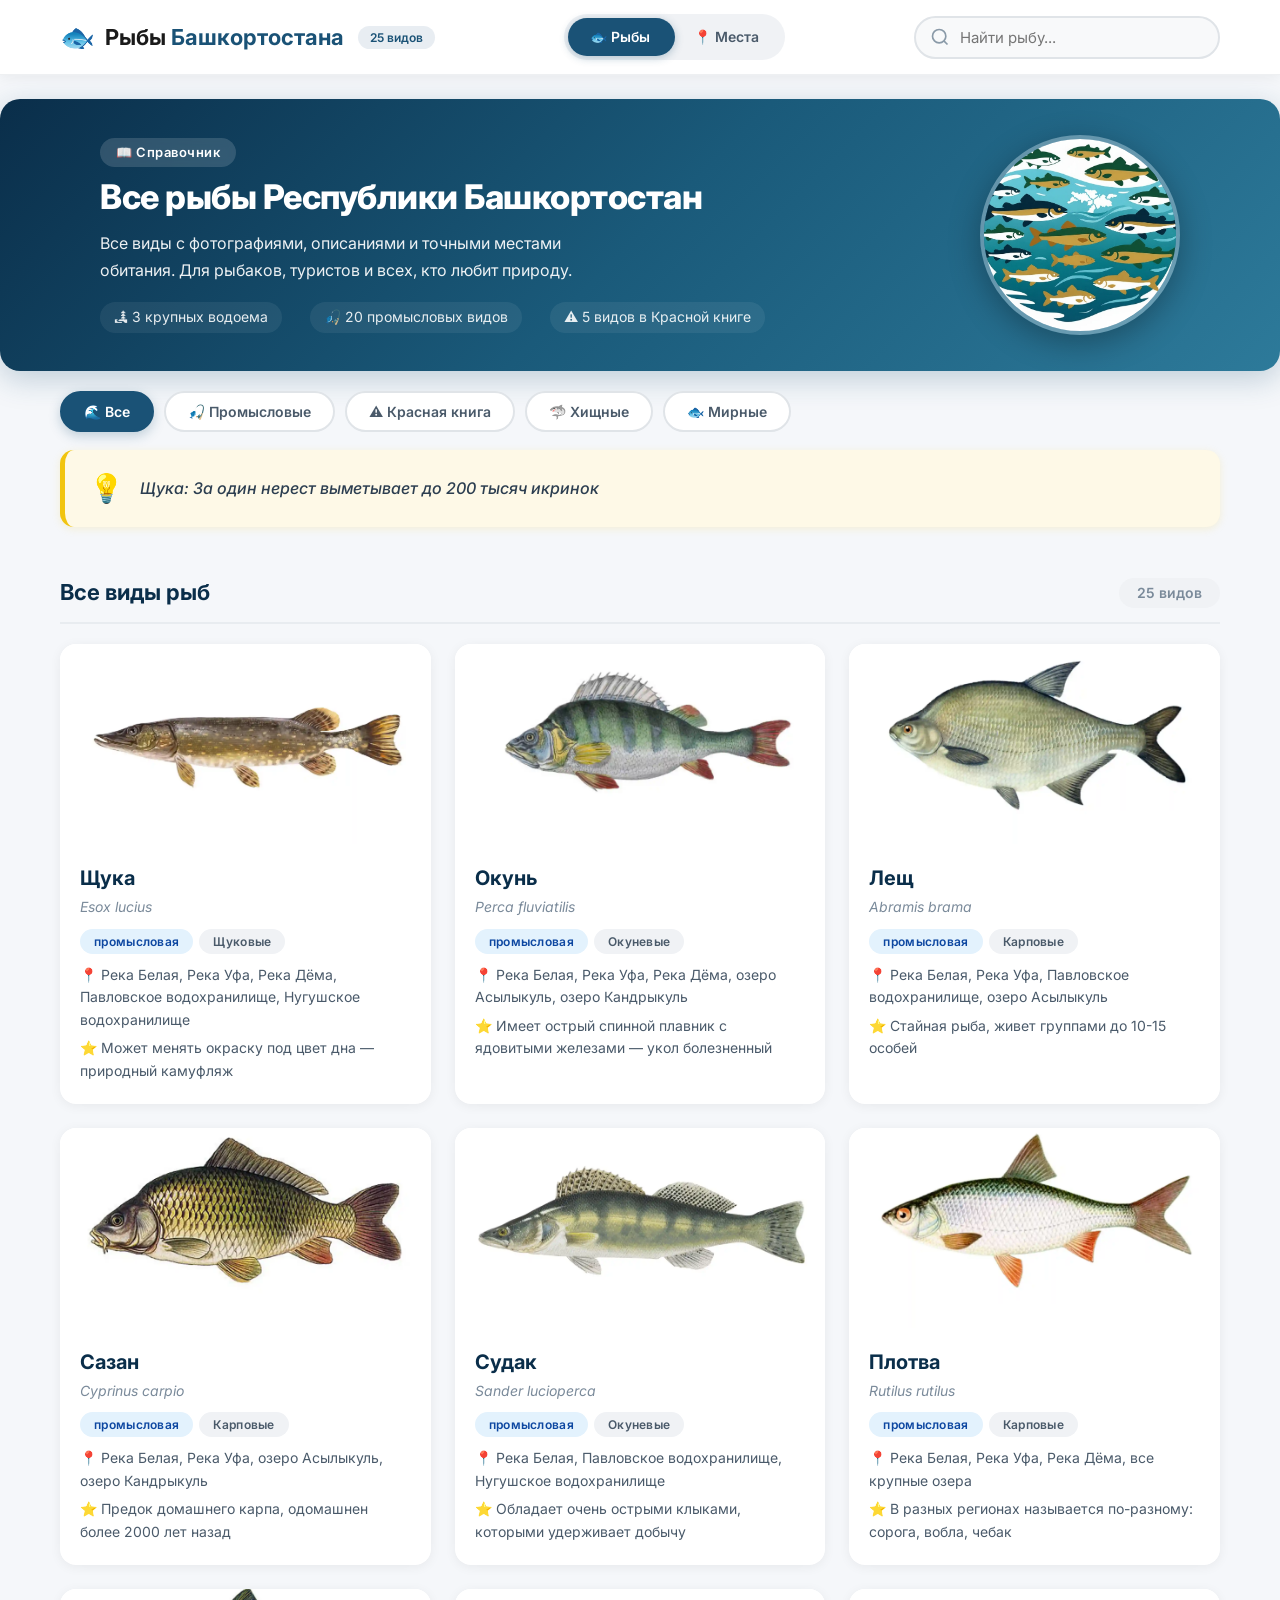
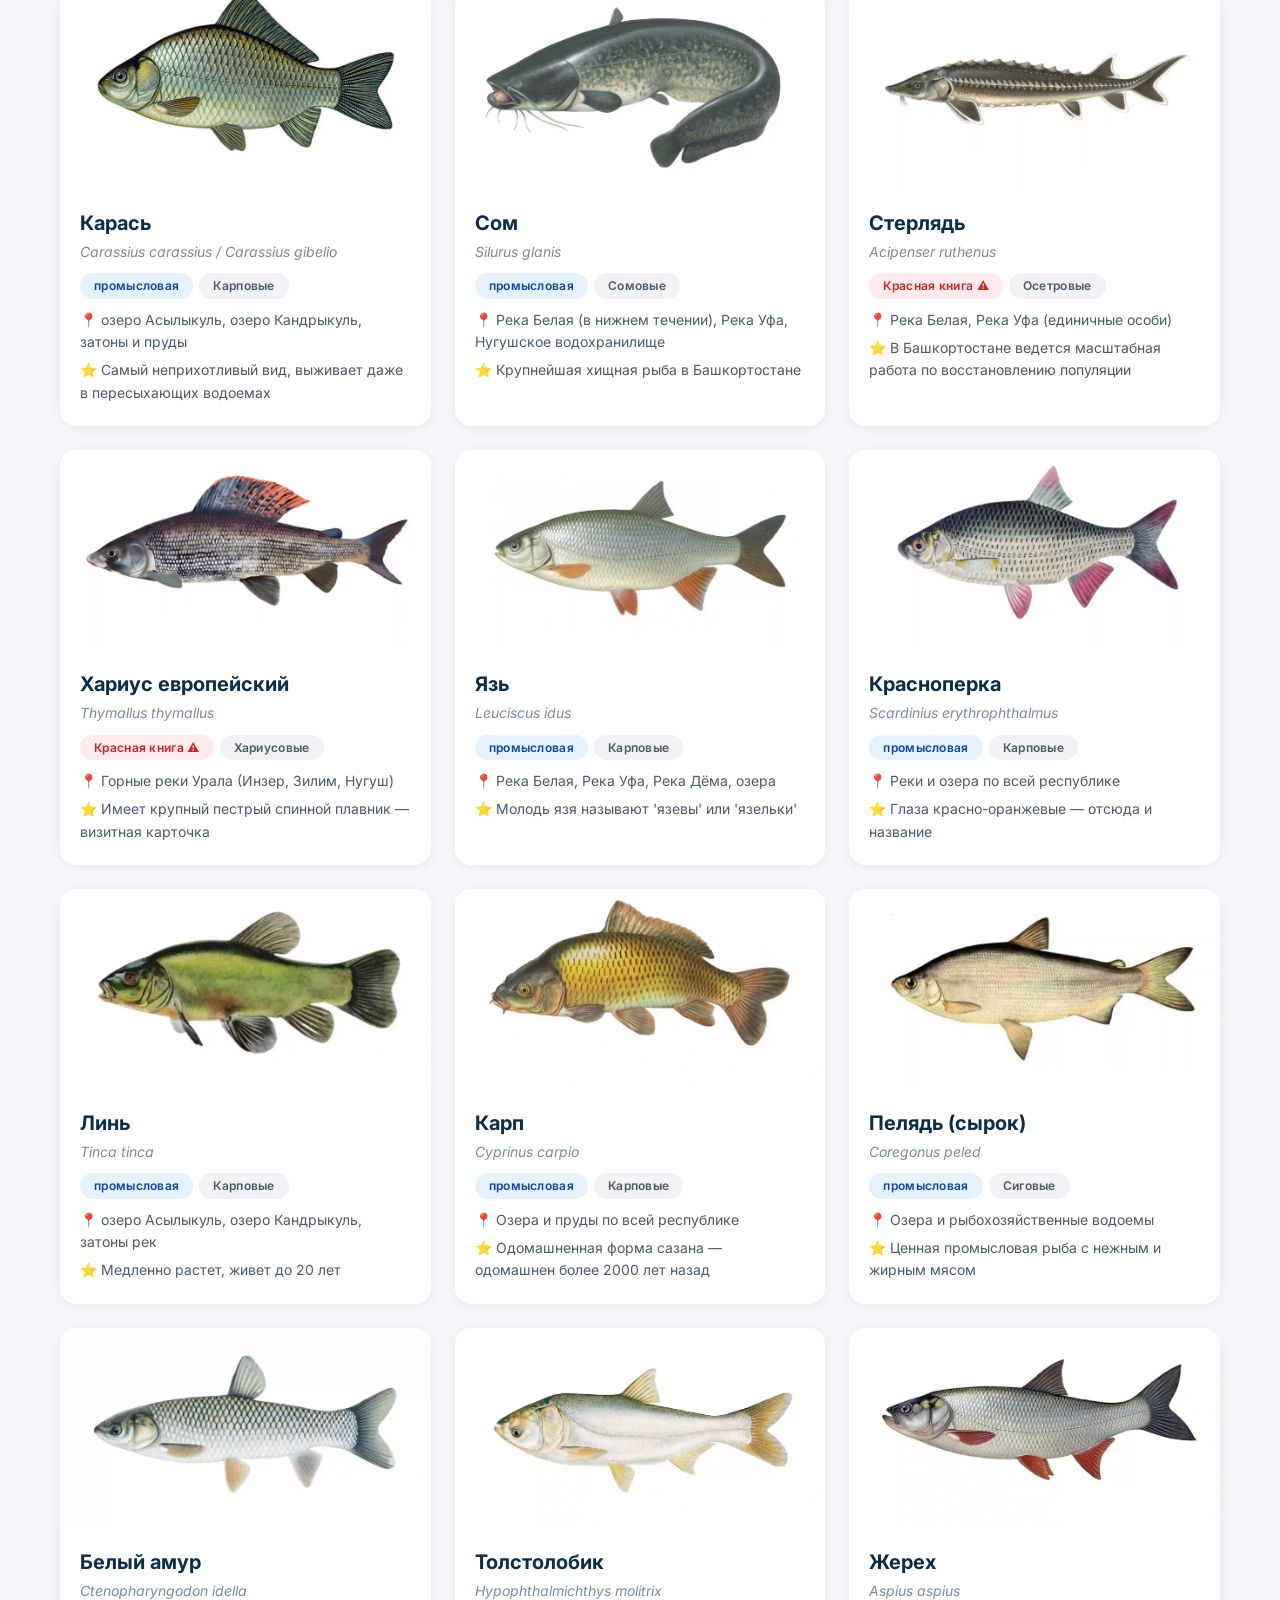
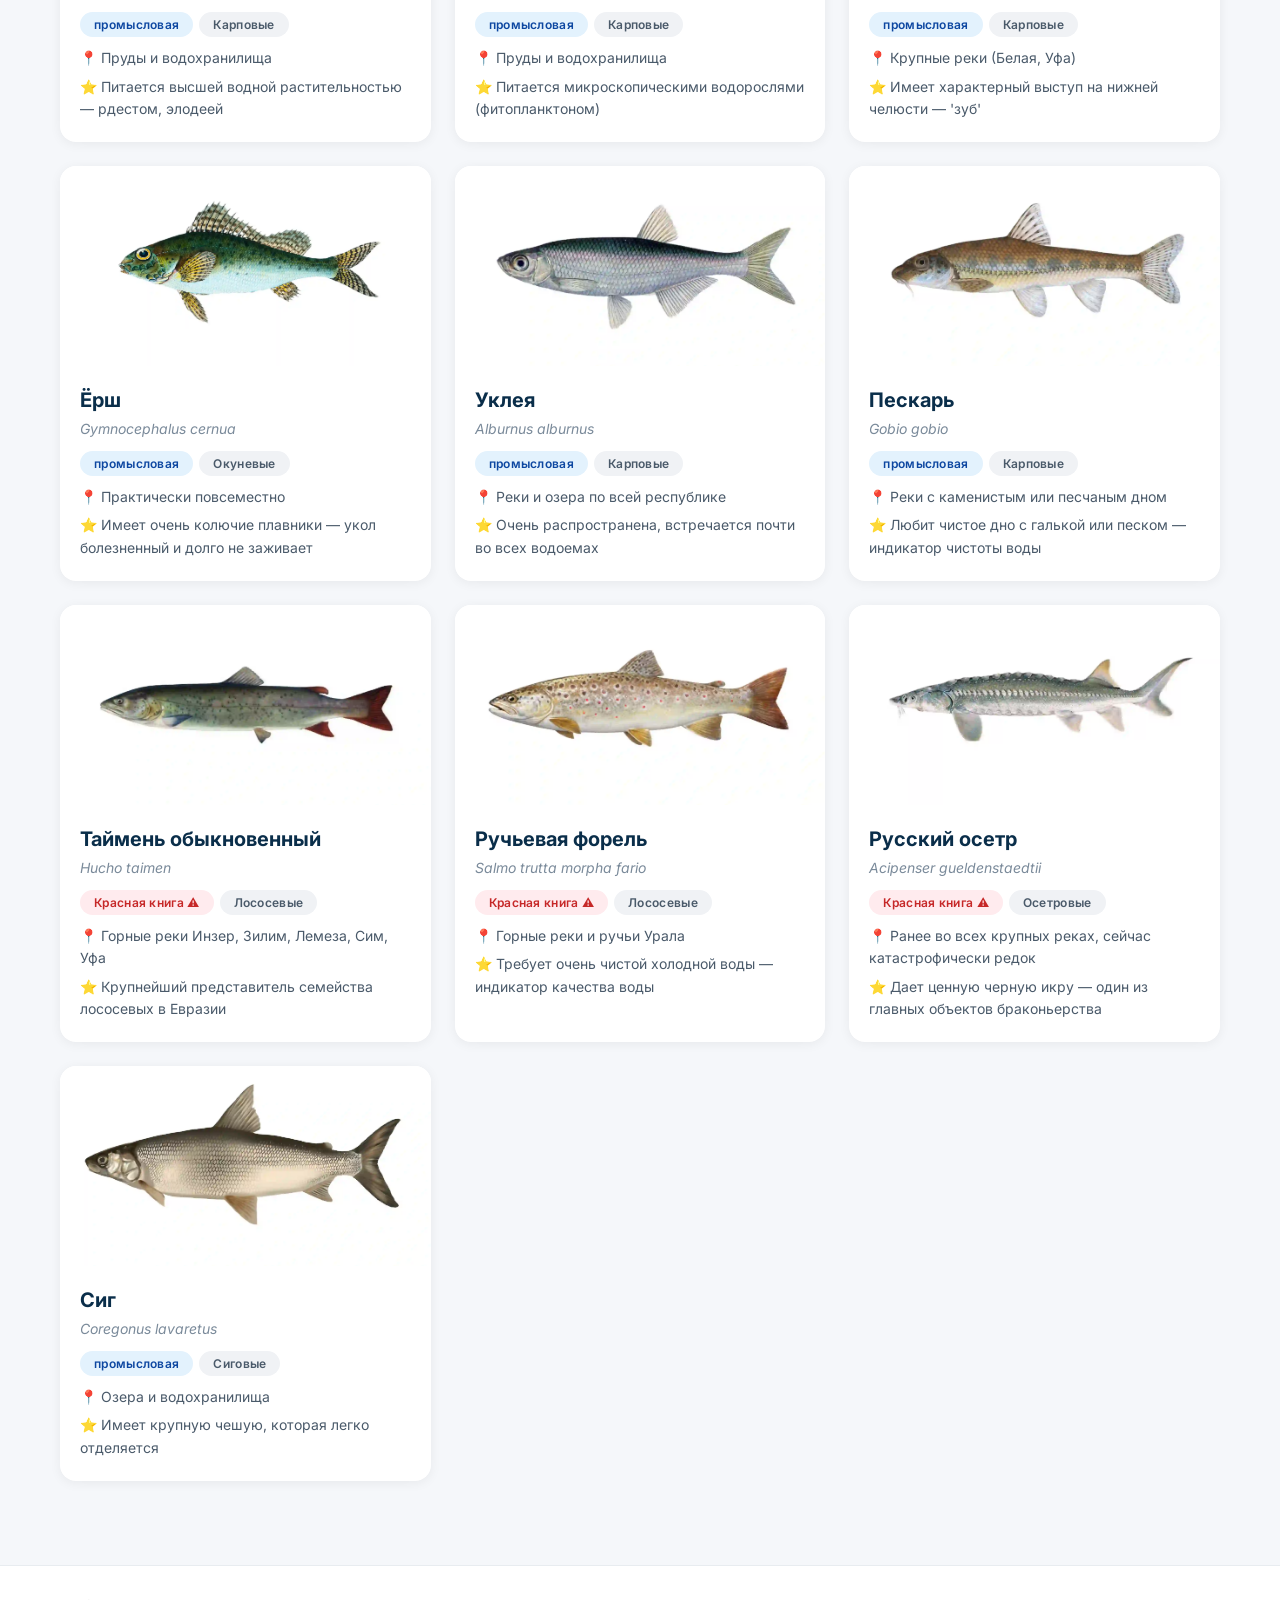
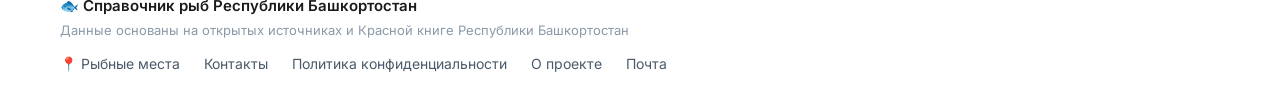
==== commit 779ef45f: "Update index.html" ====
--- a/index.html
+++ b/index.html
@@ -48,6 +48,9 @@
 <!-- Yandex.RTB -->
 <script>window.yaContextCb=window.yaContextCb||[]</script>
 <script src="https://yandex.ru/ads/system/context.js" async></script>
+<!-- Yandex Autoplacement 20065535 -->
+<script src="https://yandex.ru/ads/system/context.js" async></script>
+<script data-page-id="20065535" src="https://yandex.ru/ads/system/ap-loader.js" async></script>
 </head>
 <body>
 
--- a/css/style.css
+++ b/css/style.css
@@ -113,6 +113,62 @@
     transform: translateY(-50%);
     color: #8a9aa8;
     pointer-events: none;
+}
+
+/* ========================================
+   🆕 ПЕРЕКЛЮЧАТЕЛЬ РЫБЫ / МЕСТА (СО СДВИГОМ)
+   ======================================== */
+.view-switcher-slider {
+    position: relative;
+    display: flex;
+    background: #f0f2f5;
+    padding: 4px;
+    border-radius: 30px;
+    margin: 0 auto;
+    flex-shrink: 0;
+}
+
+.view-slider-bg {
+    position: absolute;
+    top: 4px;
+    left: 4px;
+    width: calc(50% - 4px);
+    height: calc(100% - 8px);
+    background: #1a5276;
+    border-radius: 26px;
+    transition: transform 0.3s ease;
+    box-shadow: 0 2px 8px rgba(26, 82, 118, 0.3);
+    z-index: 0;
+}
+
+.view-switcher-slider[data-active="places"] .view-slider-bg {
+    transform: translateX(100%);
+}
+
+.view-btn-slider {
+    position: relative;
+    z-index: 1;
+    flex: 1;
+    padding: 8px 22px;
+    border-radius: 26px;
+    font-size: 14px;
+    font-weight: 600;
+    color: #4a5a6a;
+    text-decoration: none;
+    transition: color 0.25s ease;
+    display: flex;
+    align-items: center;
+    justify-content: center;
+    gap: 6px;
+    white-space: nowrap;
+}
+
+.view-btn-slider.active {
+    color: white;
+}
+
+.view-btn-slider:hover:not(.active) {
+    color: #1a5276;
 }
 
 /* ========================================
@@ -858,6 +914,17 @@
     .fish-page-specs {
         grid-template-columns: 1fr;
     }
+    
+    /* Переключатель на планшетах */
+    .view-switcher-slider {
+        order: 3;
+        width: 100%;
+        margin-top: 8px;
+    }
+    .view-btn-slider {
+        padding: 8px 14px;
+        font-size: 13px;
+    }
 }
 
 @media (max-width: 640px) {
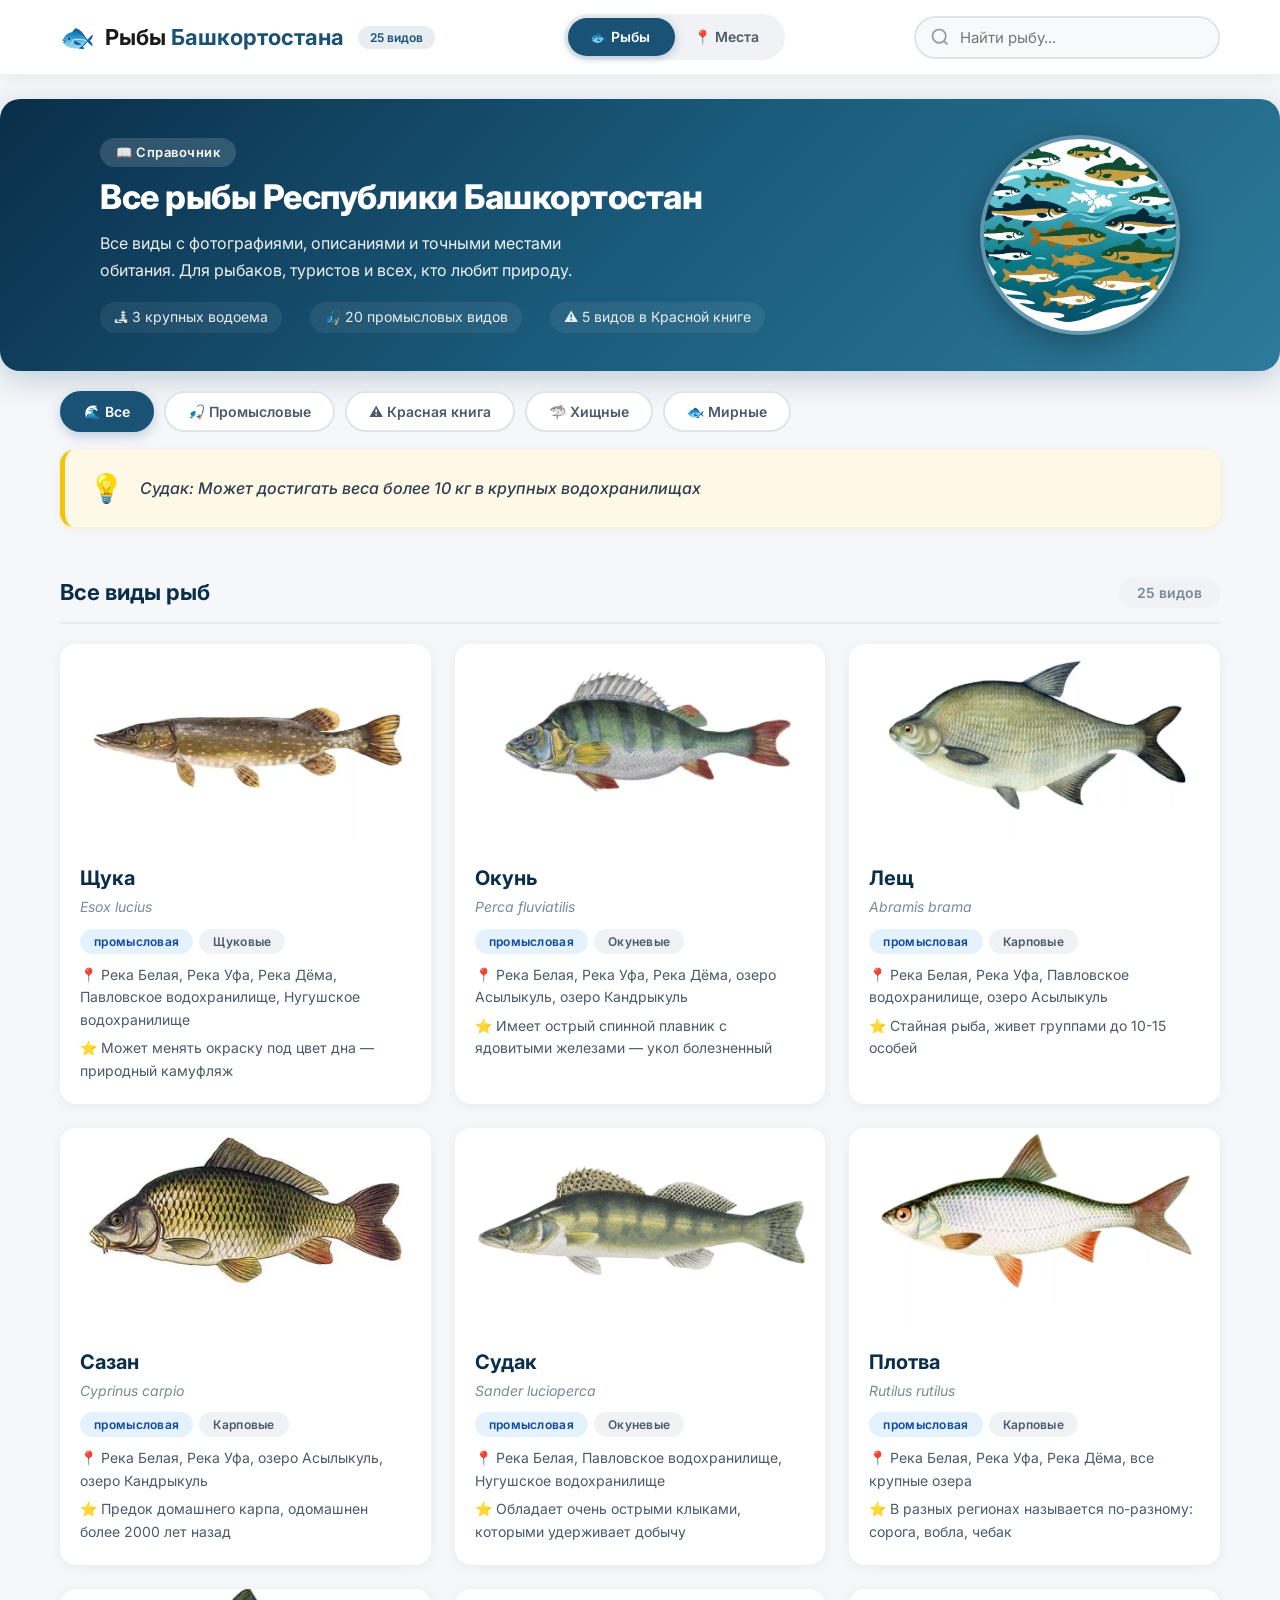
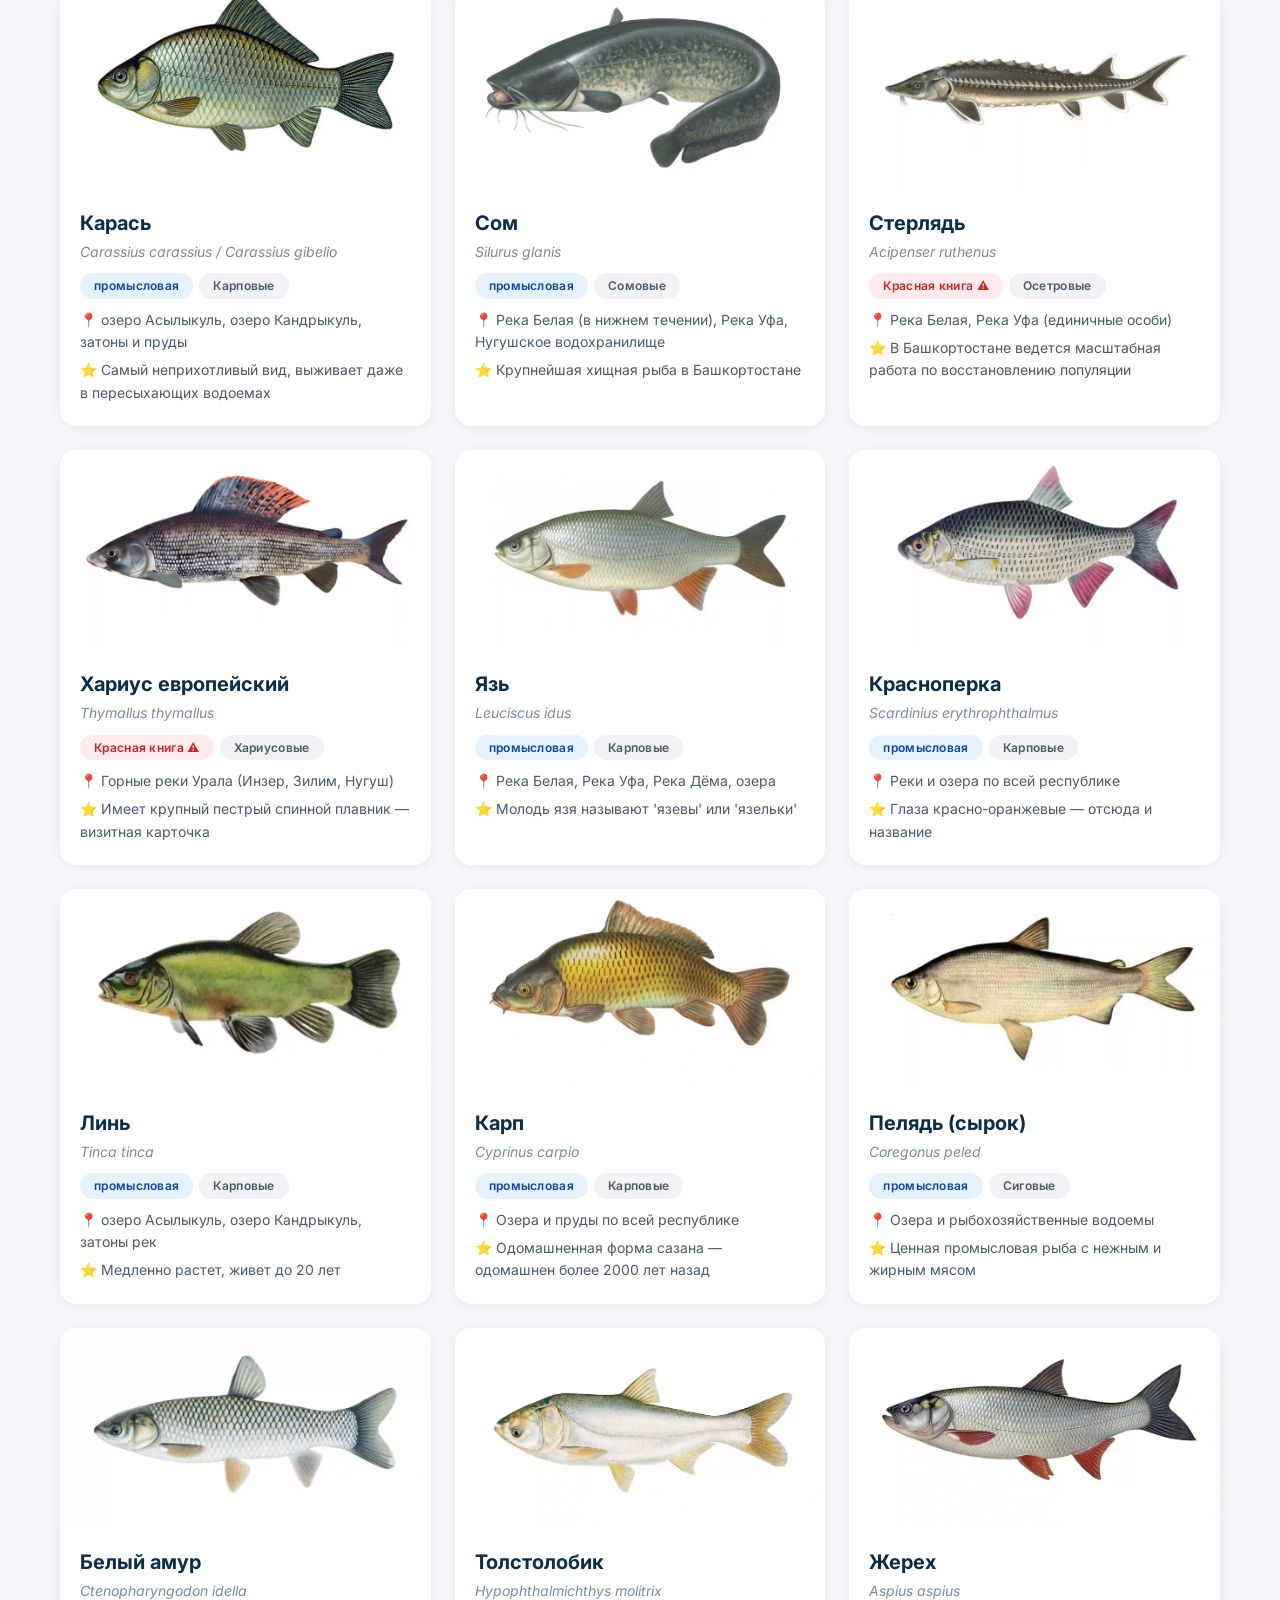
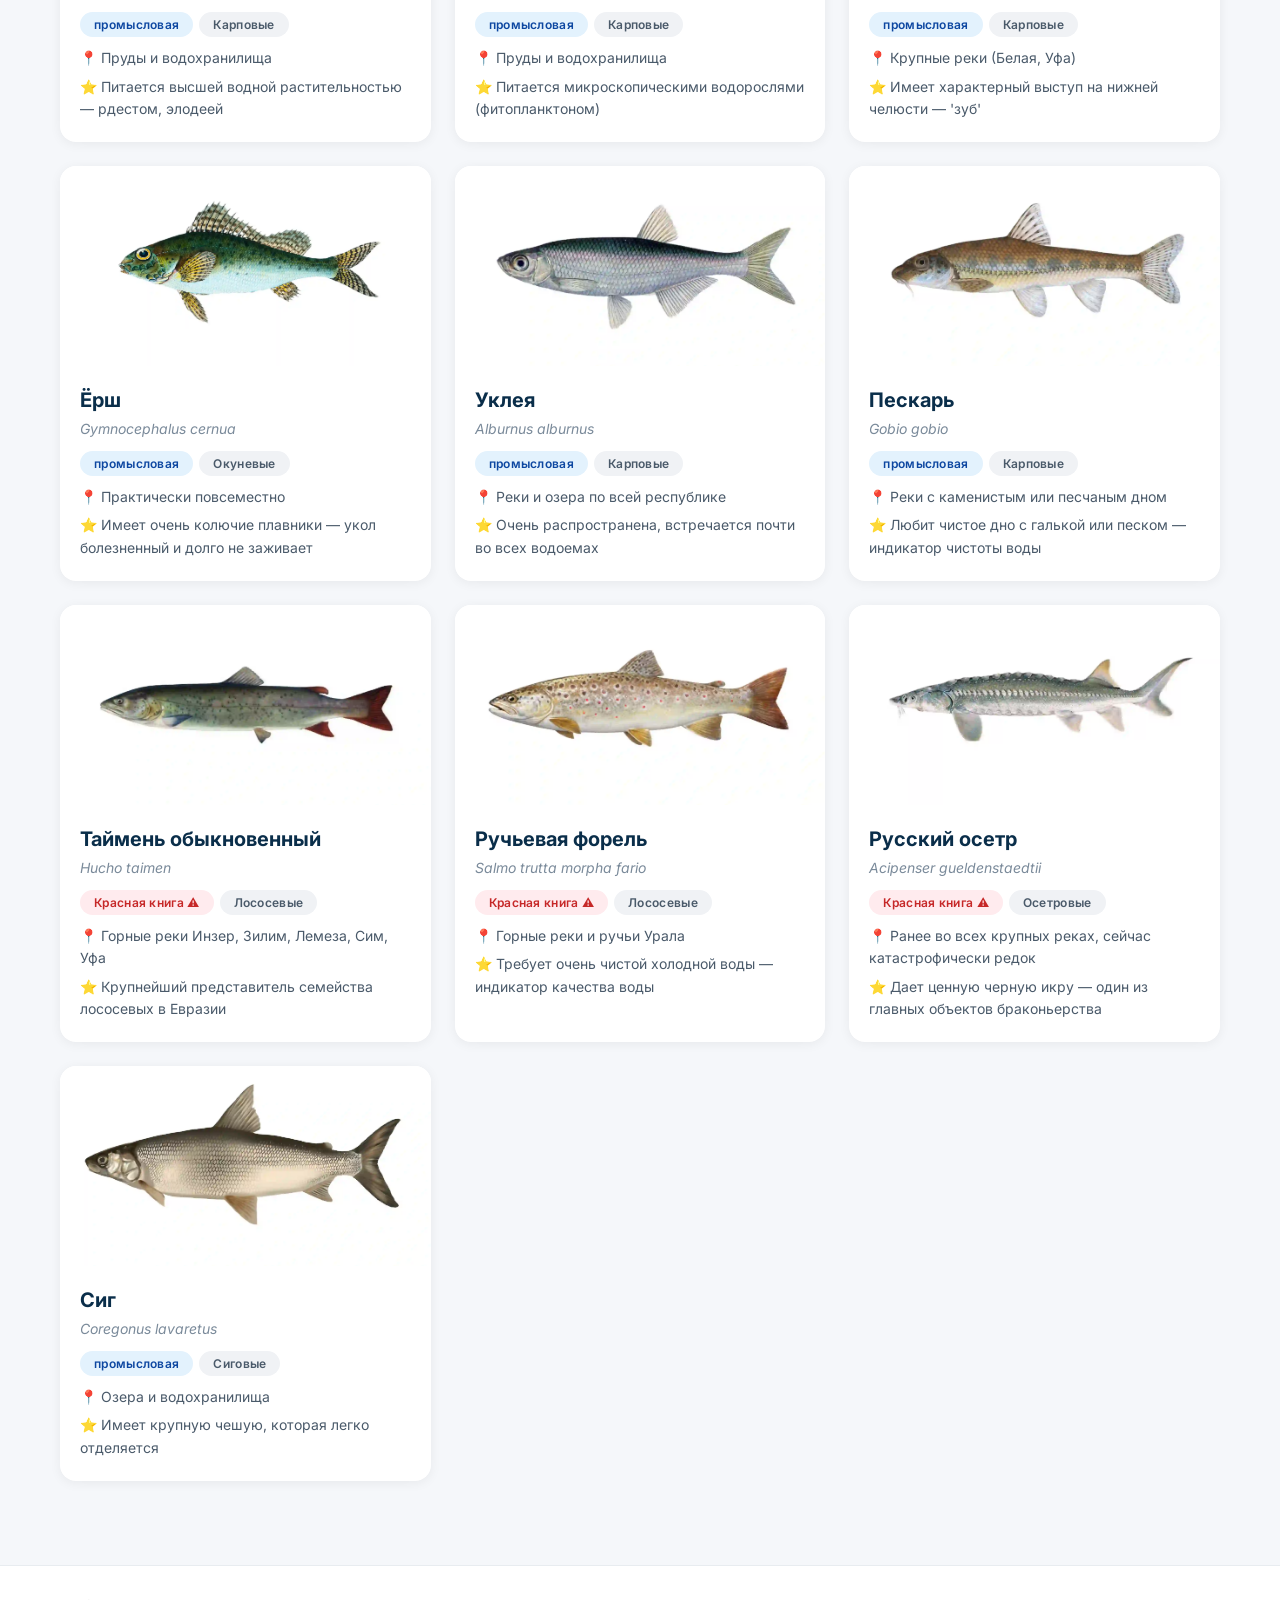
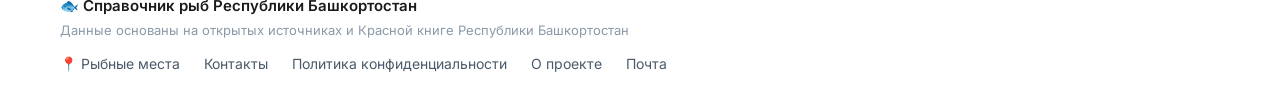
==== commit 3dd3c34c: "Update index.html" ====
--- a/index.html
+++ b/index.html
@@ -45,9 +45,6 @@
     
     <link rel="stylesheet" href="css/style.css" />
     <link href="https://fonts.googleapis.com/css2?family=Inter:ital,wght@0,400;0,600;0,700;1,400&display=swap" rel="stylesheet" />
-<!-- Yandex.RTB -->
-<script>window.yaContextCb=window.yaContextCb||[]</script>
-<script src="https://yandex.ru/ads/system/context.js" async></script>
 <!-- Yandex Autoplacement 20065535 -->
 <script src="https://yandex.ru/ads/system/context.js" async></script>
 <script data-page-id="20065535" src="https://yandex.ru/ads/system/ap-loader.js" async></script>
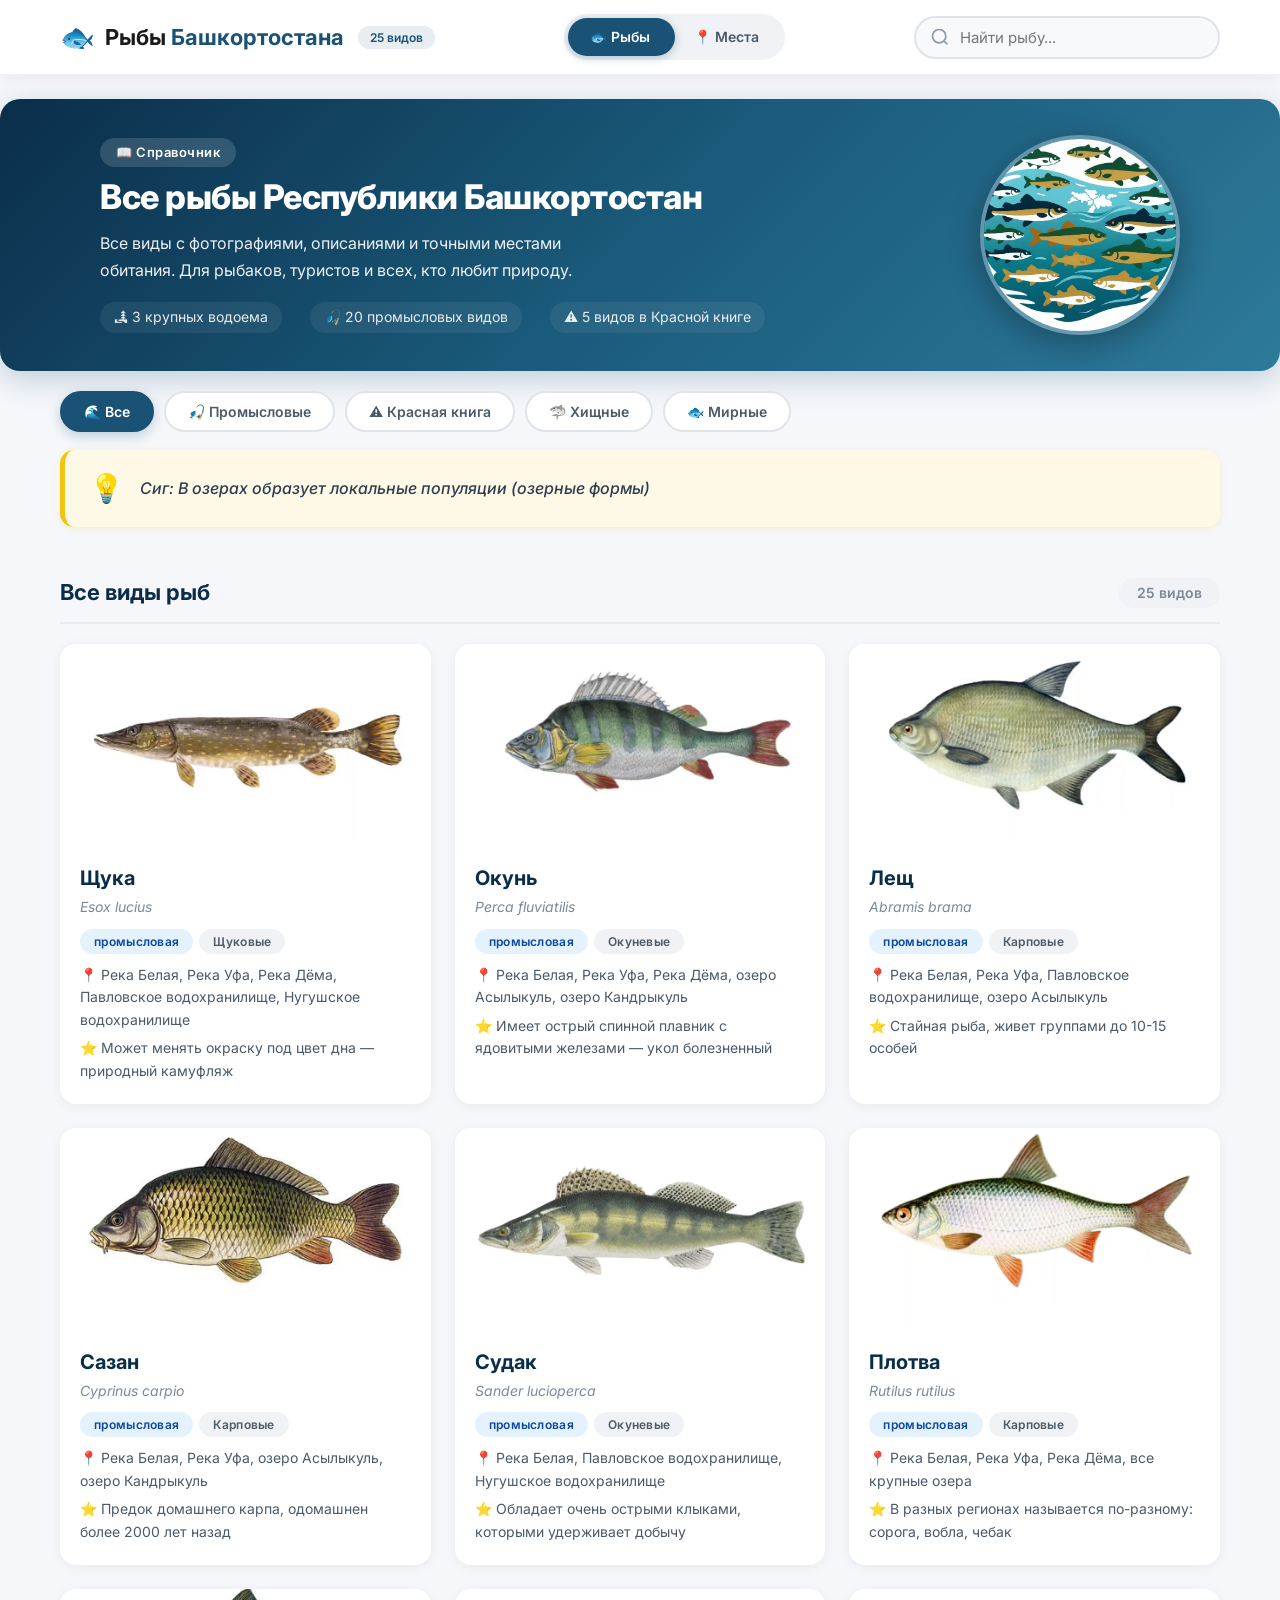
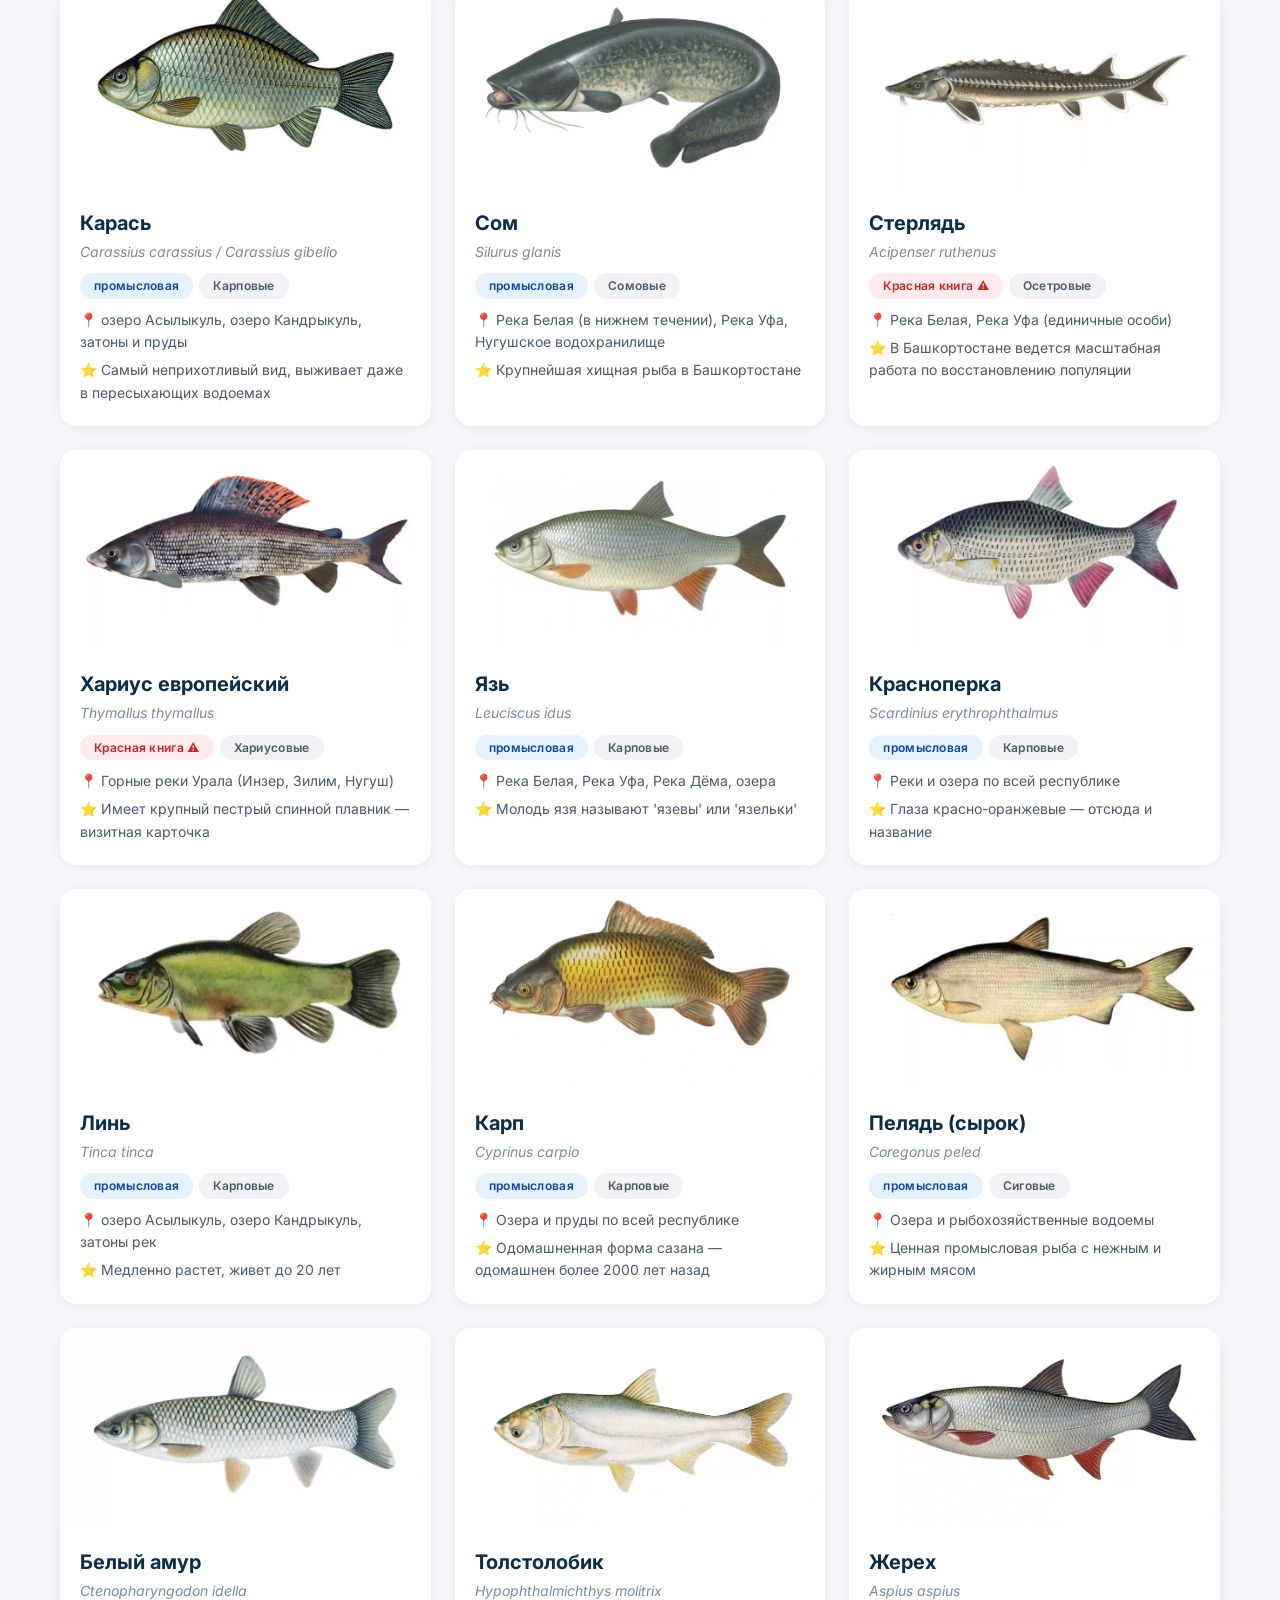
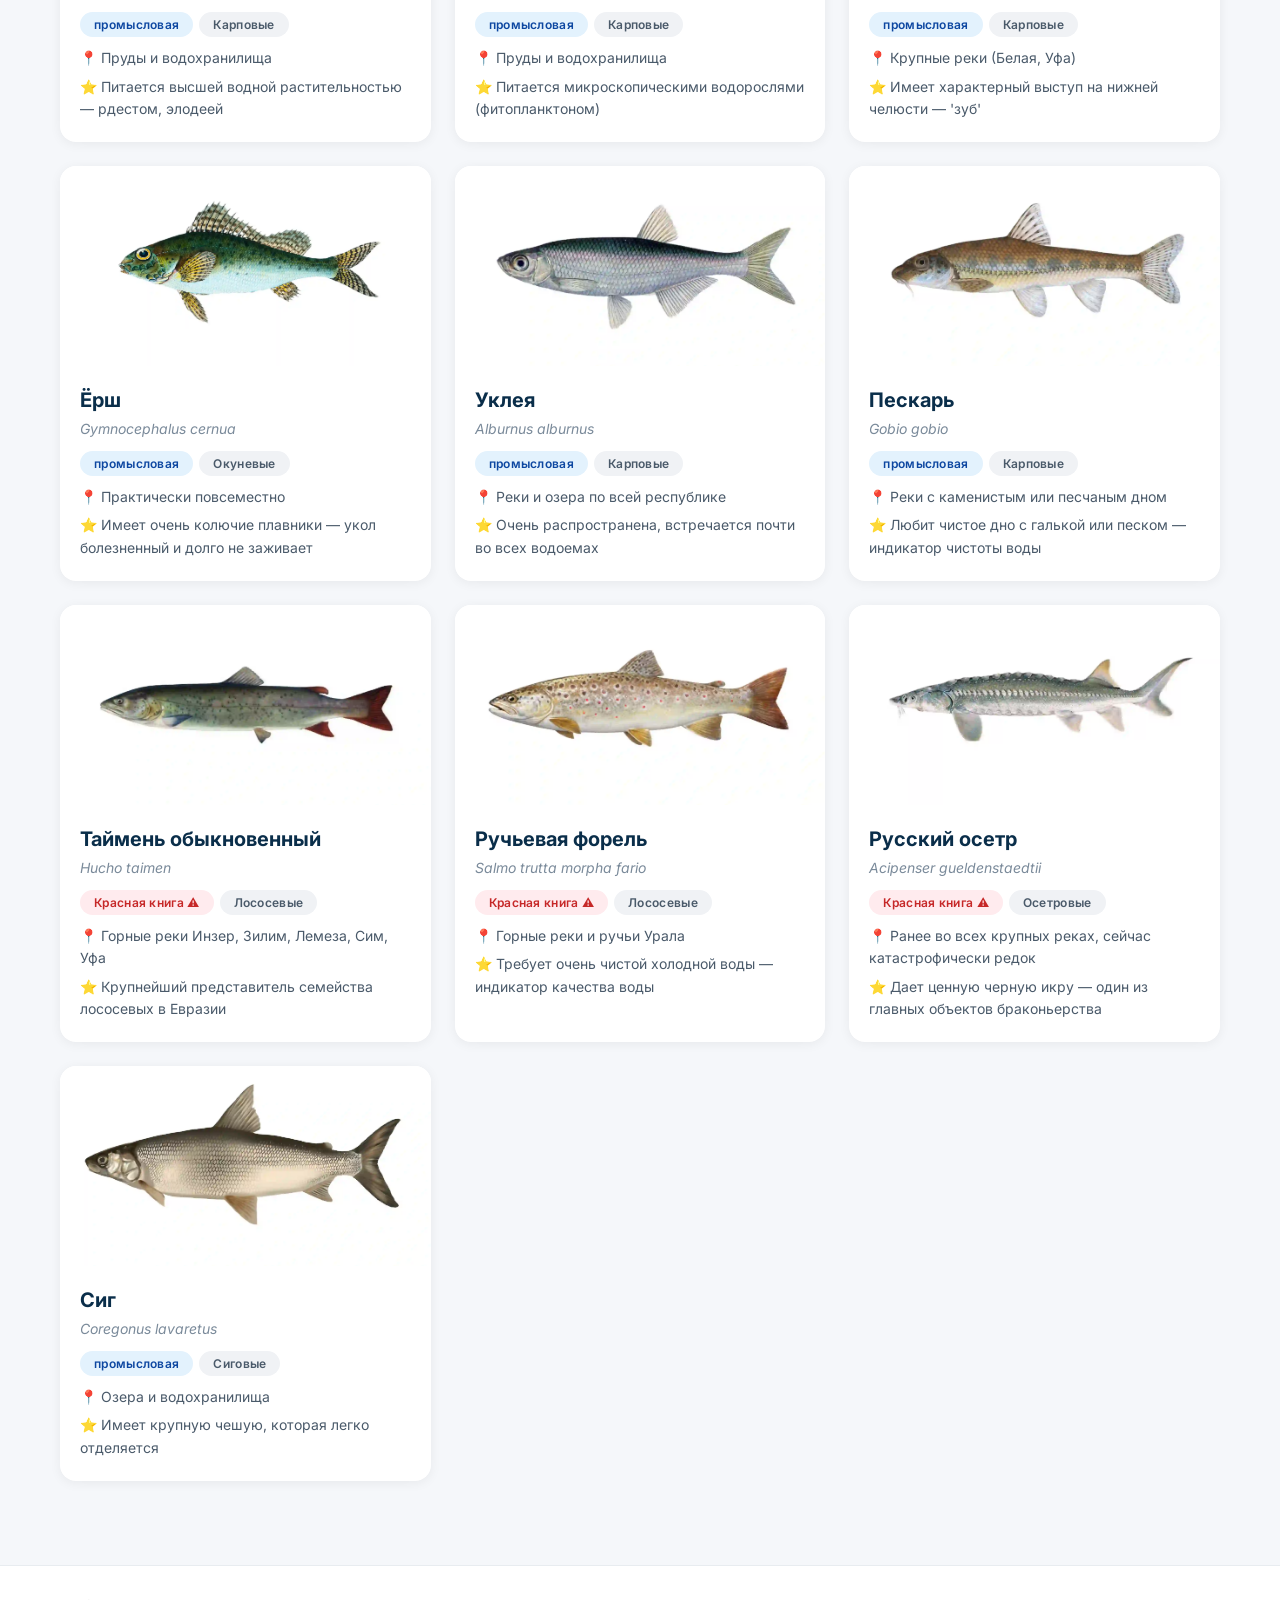
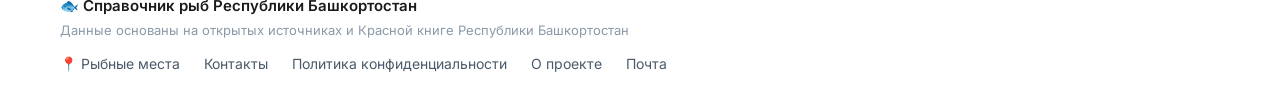
==== commit 60ed3d03: "Update index.html" ====
--- a/index.html
+++ b/index.html
@@ -45,9 +45,6 @@
     
     <link rel="stylesheet" href="css/style.css" />
     <link href="https://fonts.googleapis.com/css2?family=Inter:ital,wght@0,400;0,600;0,700;1,400&display=swap" rel="stylesheet" />
-<!-- Yandex Autoplacement 20065535 -->
-<script src="https://yandex.ru/ads/system/context.js" async></script>
-<script data-page-id="20065535" src="https://yandex.ru/ads/system/ap-loader.js" async></script>
 </head>
 <body>
 
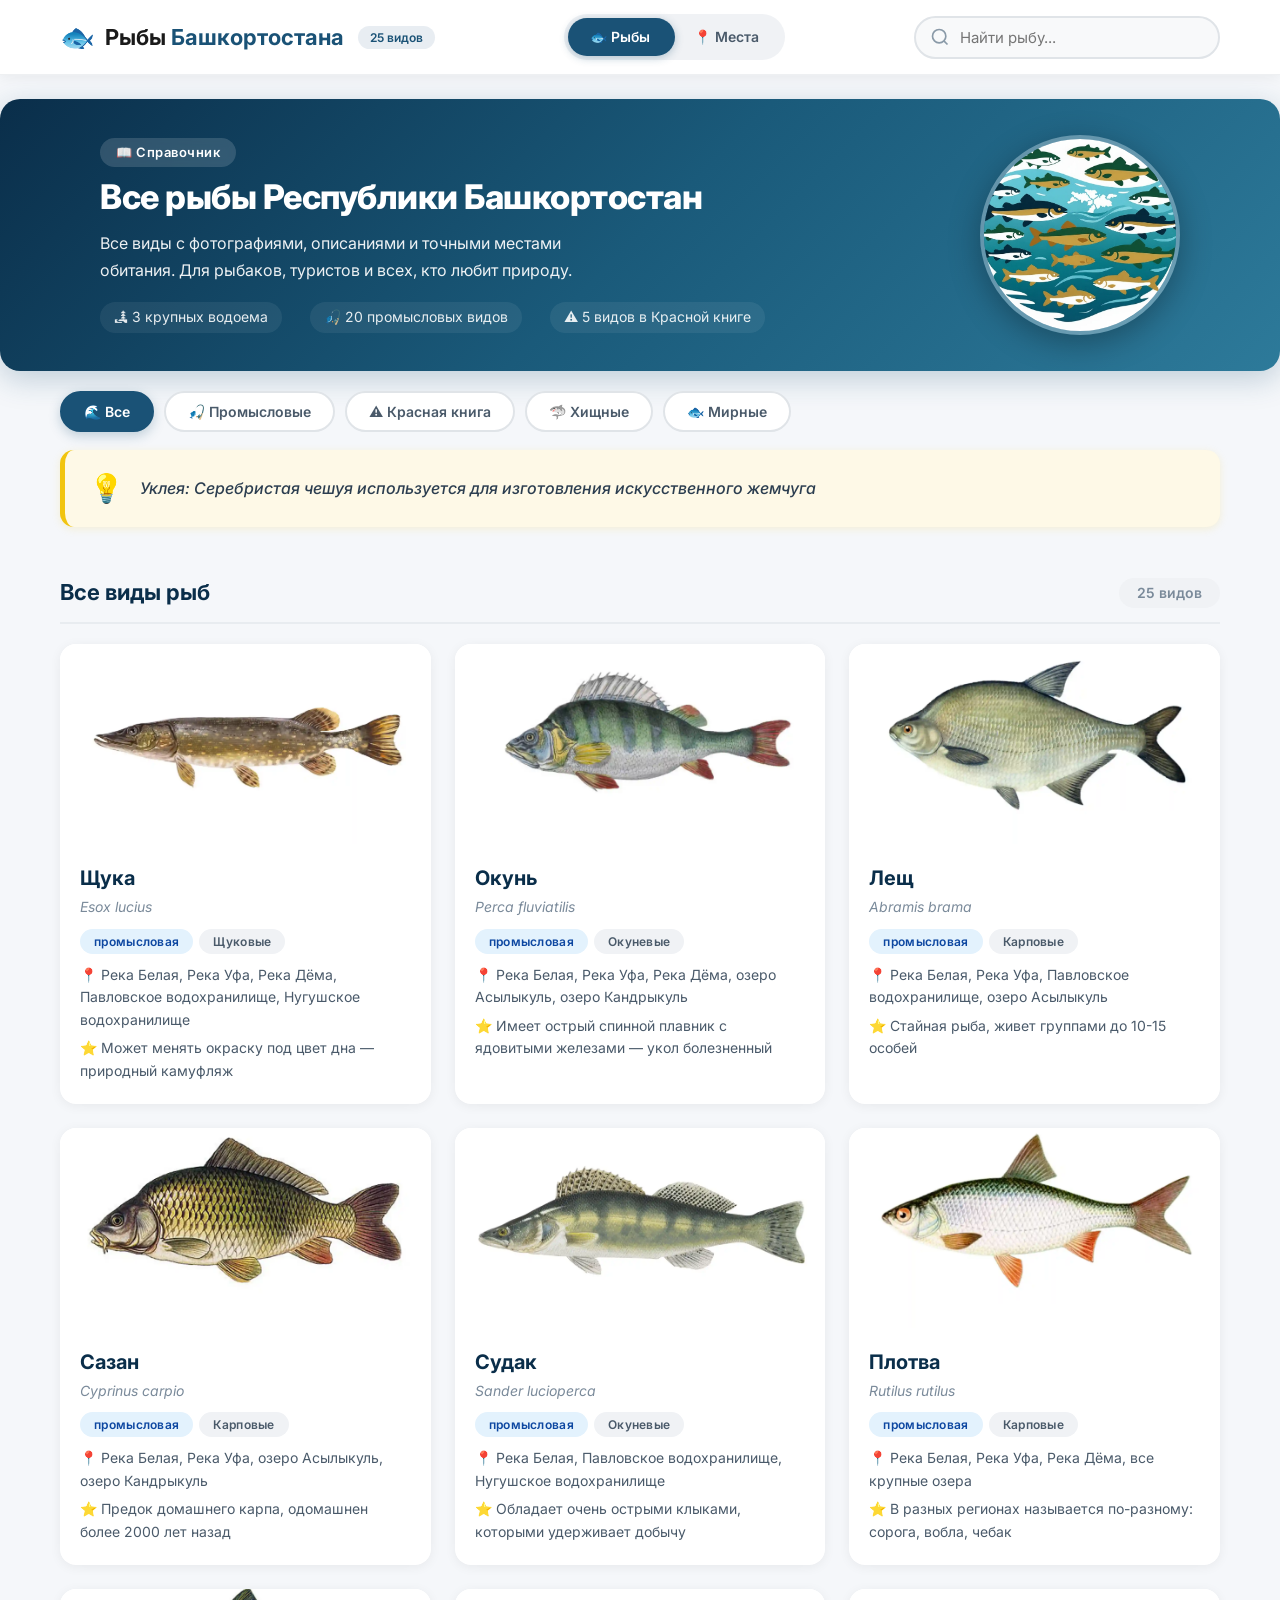
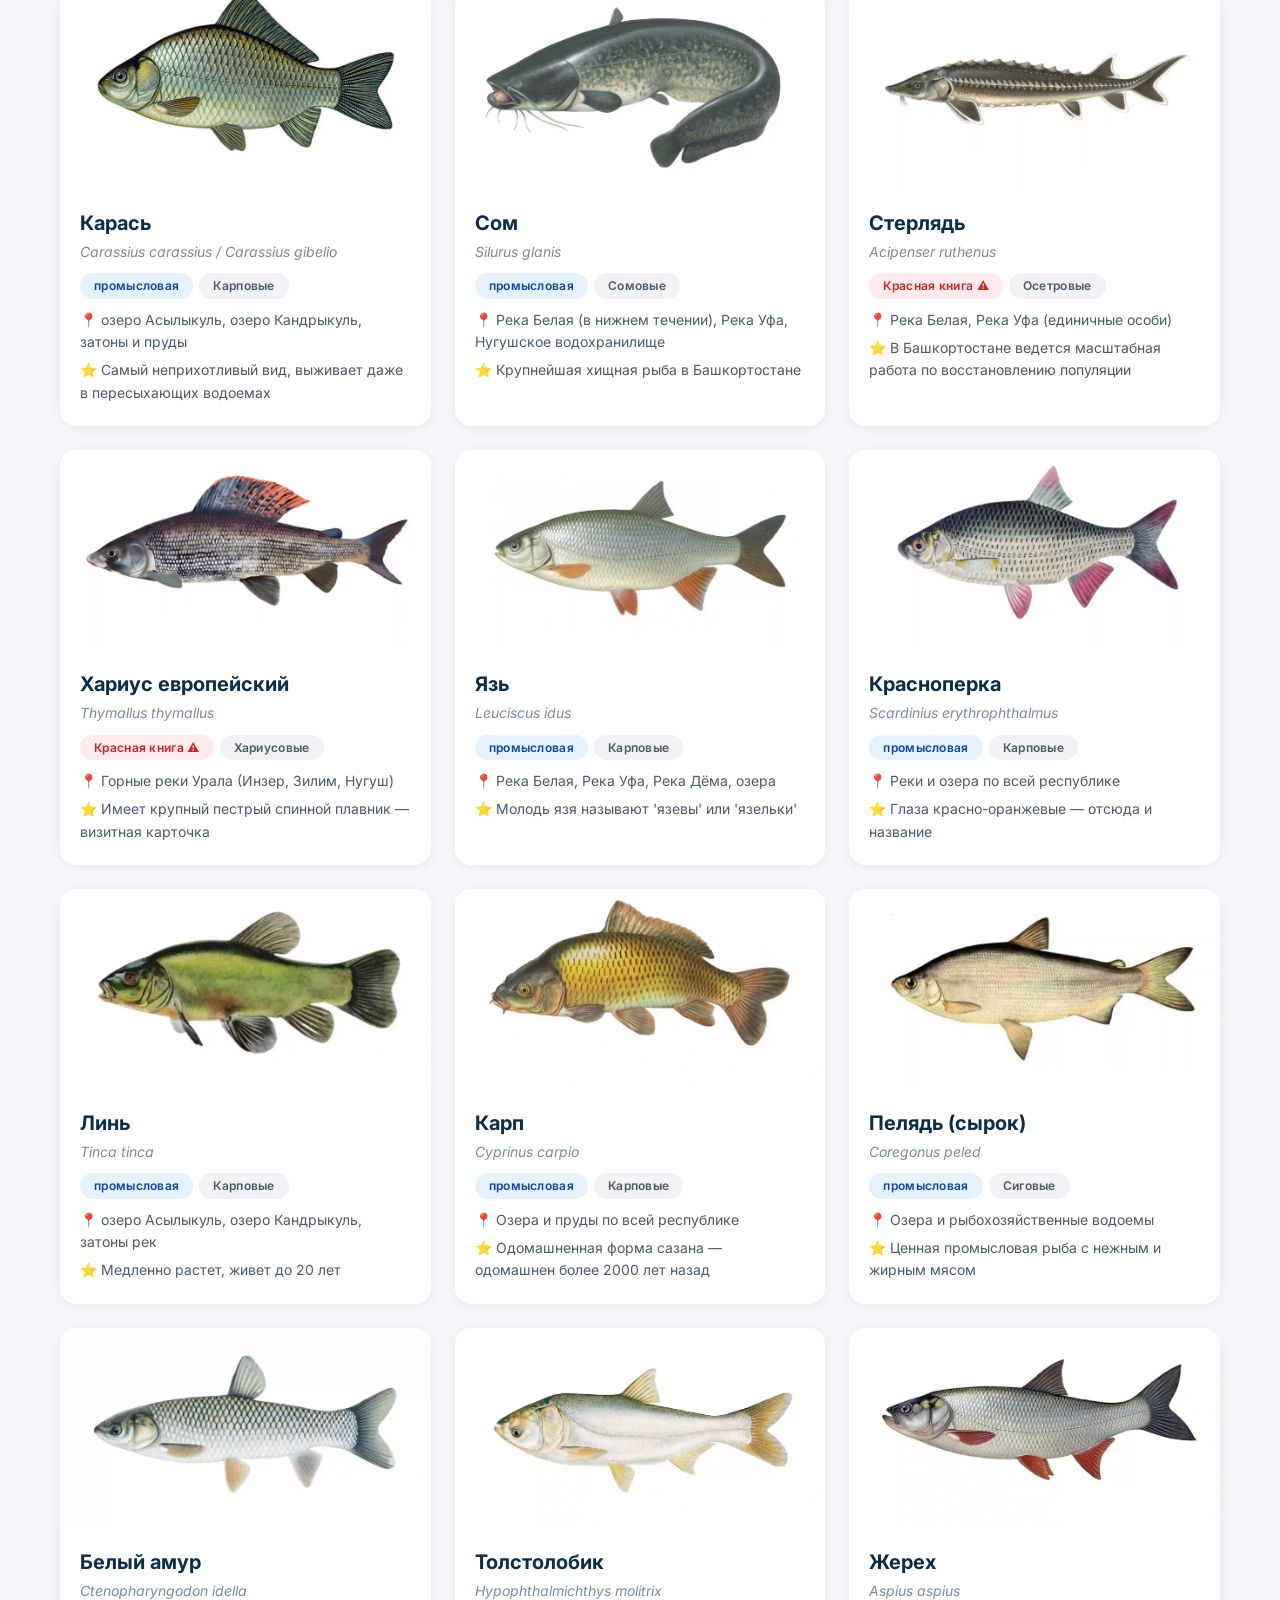
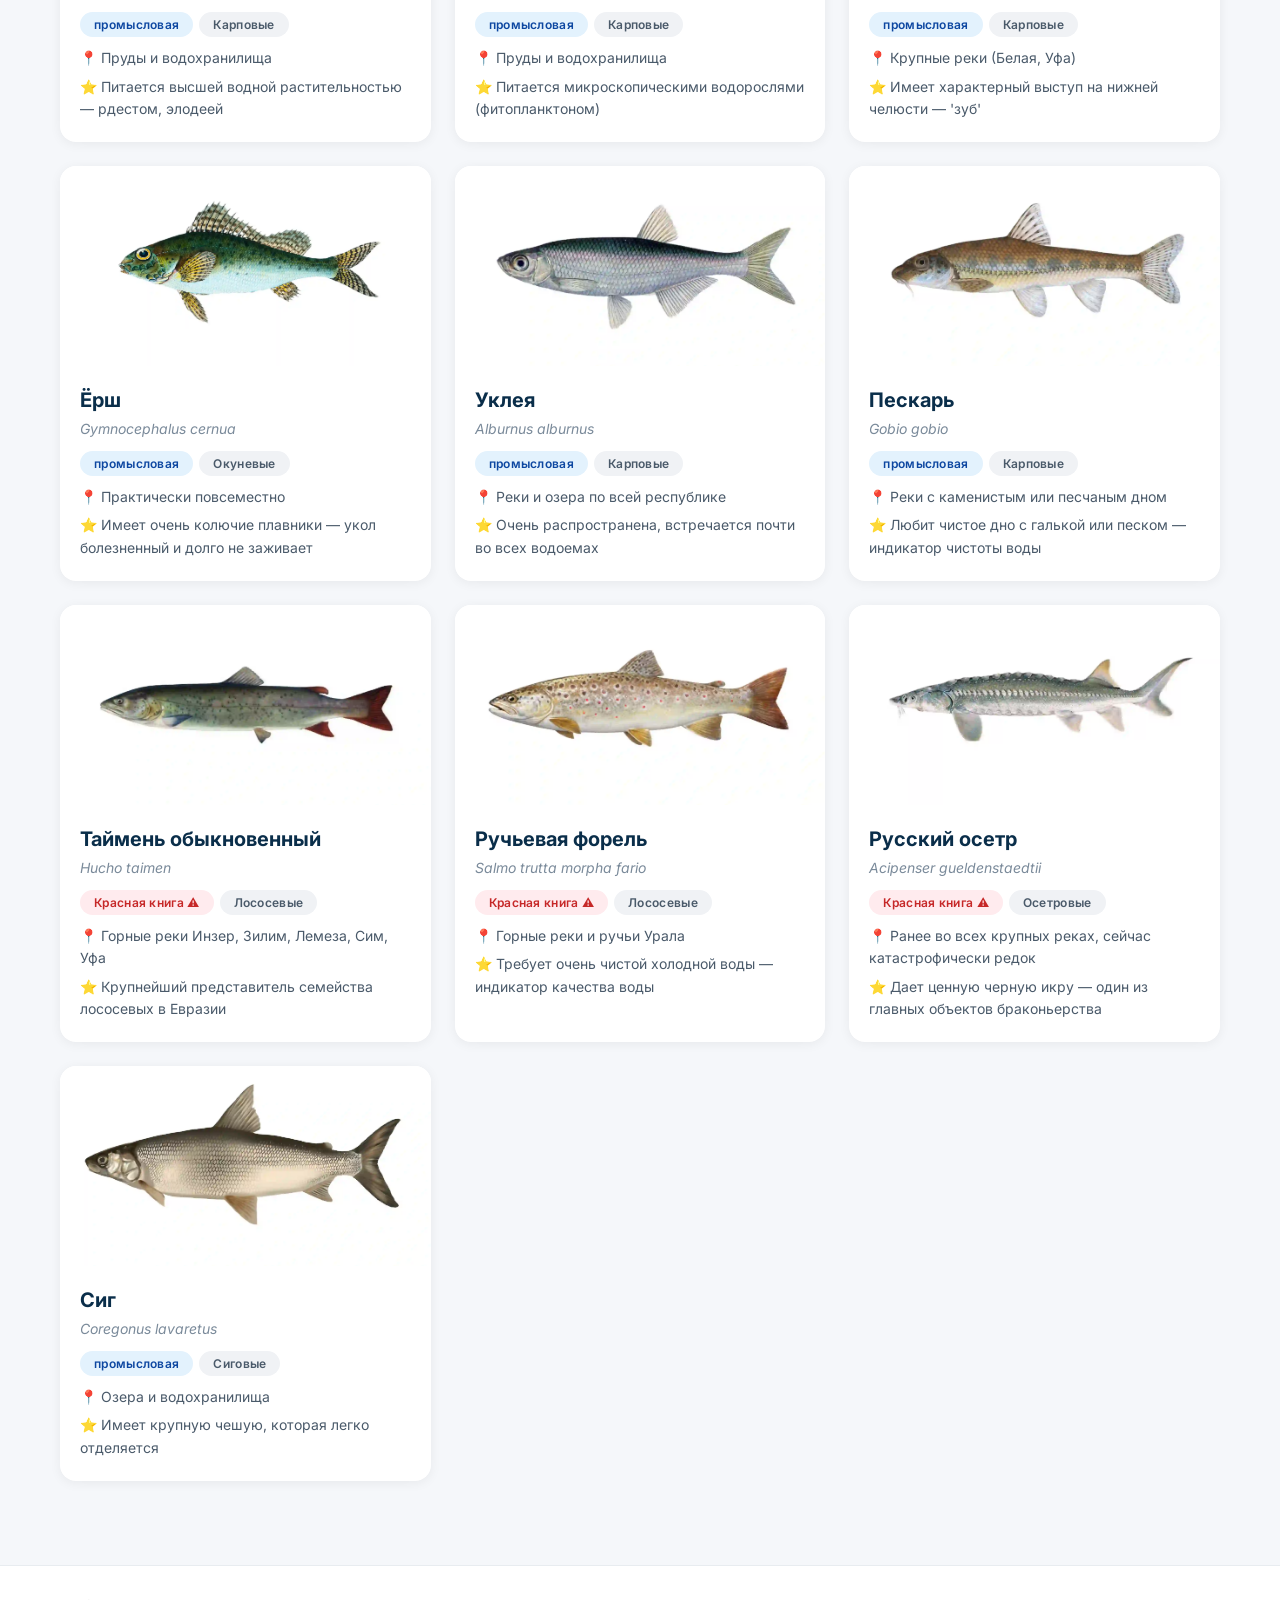
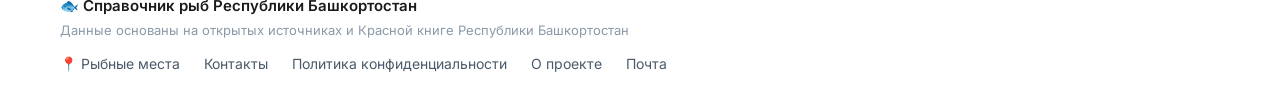
==== commit 61a52bfc: "Update index.html" ====
--- a/index.html
+++ b/index.html
@@ -45,6 +45,9 @@
     
     <link rel="stylesheet" href="css/style.css" />
     <link href="https://fonts.googleapis.com/css2?family=Inter:ital,wght@0,400;0,600;0,700;1,400&display=swap" rel="stylesheet" />
+<!-- Yandex.RTB -->
+<script>window.yaContextCb=window.yaContextCb||[]</script>
+<script src="https://yandex.ru/ads/system/context.js" async></script>
 </head>
 <body>
 
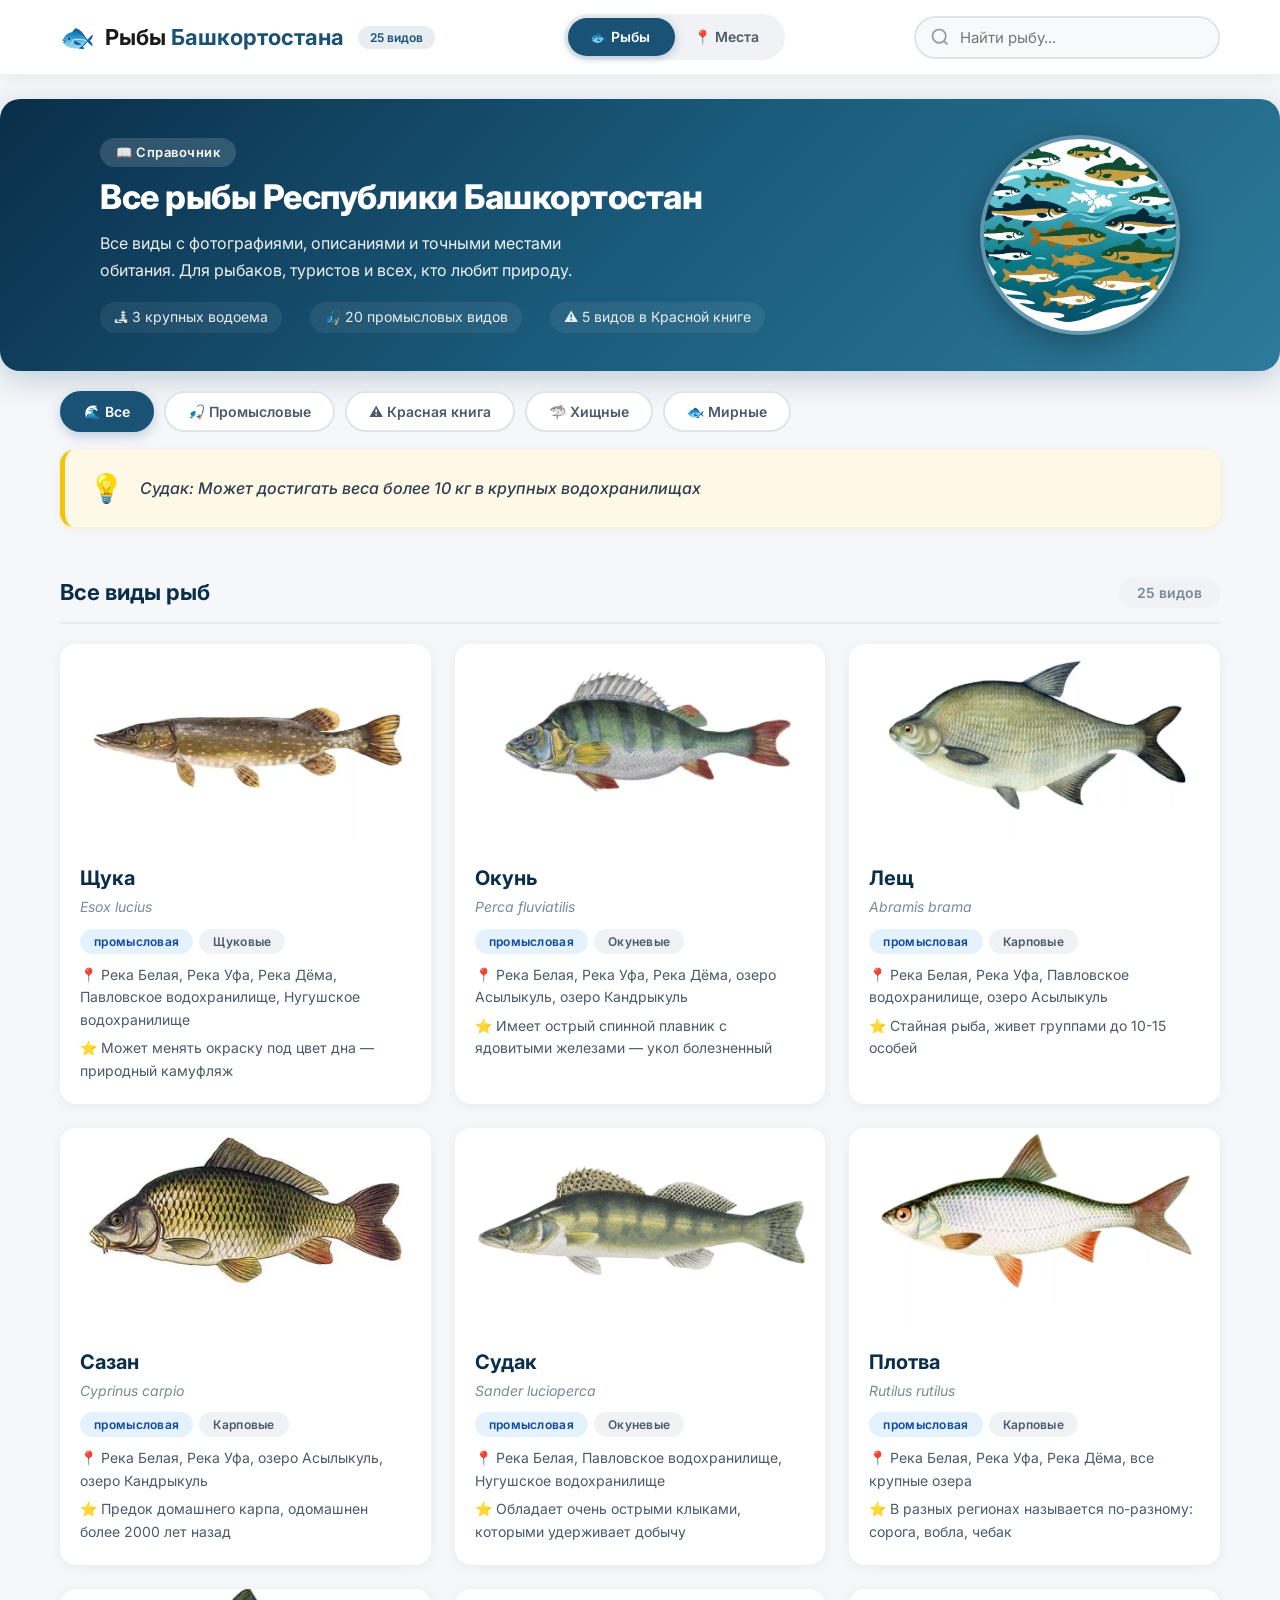
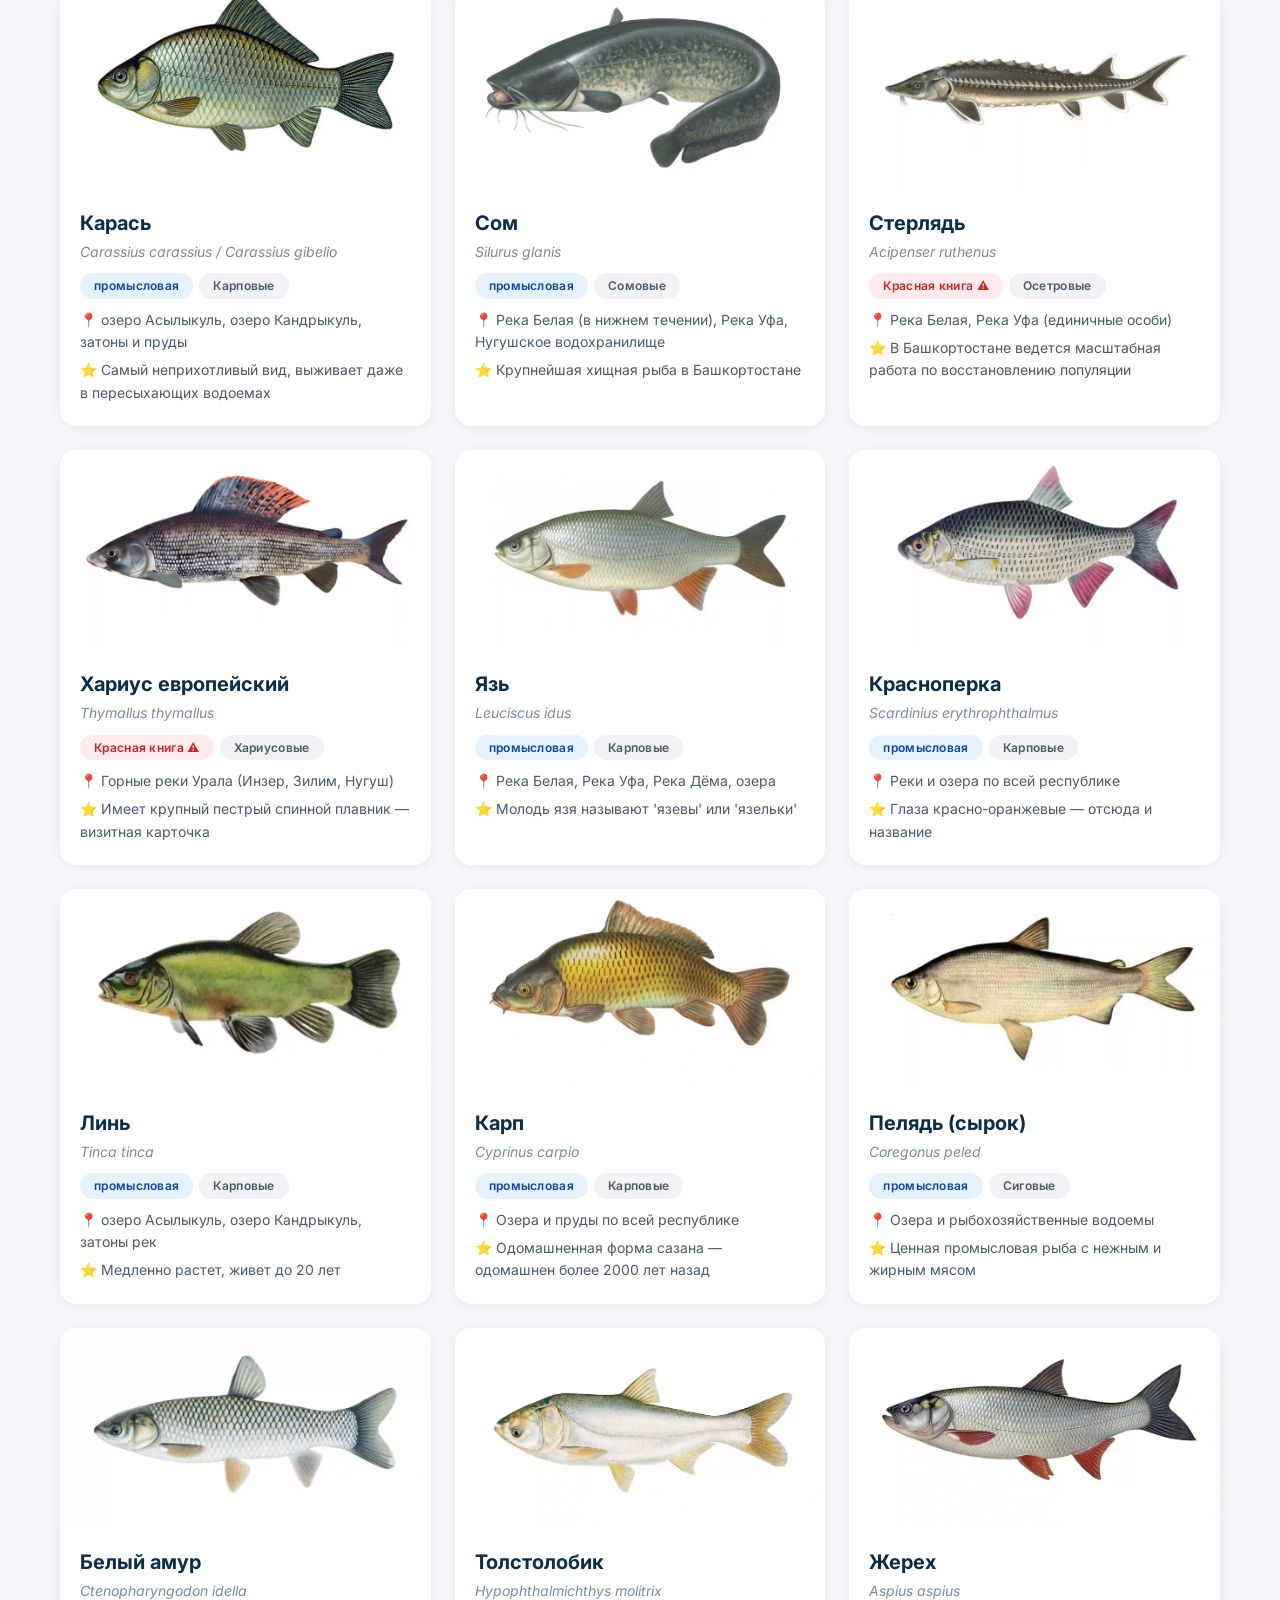
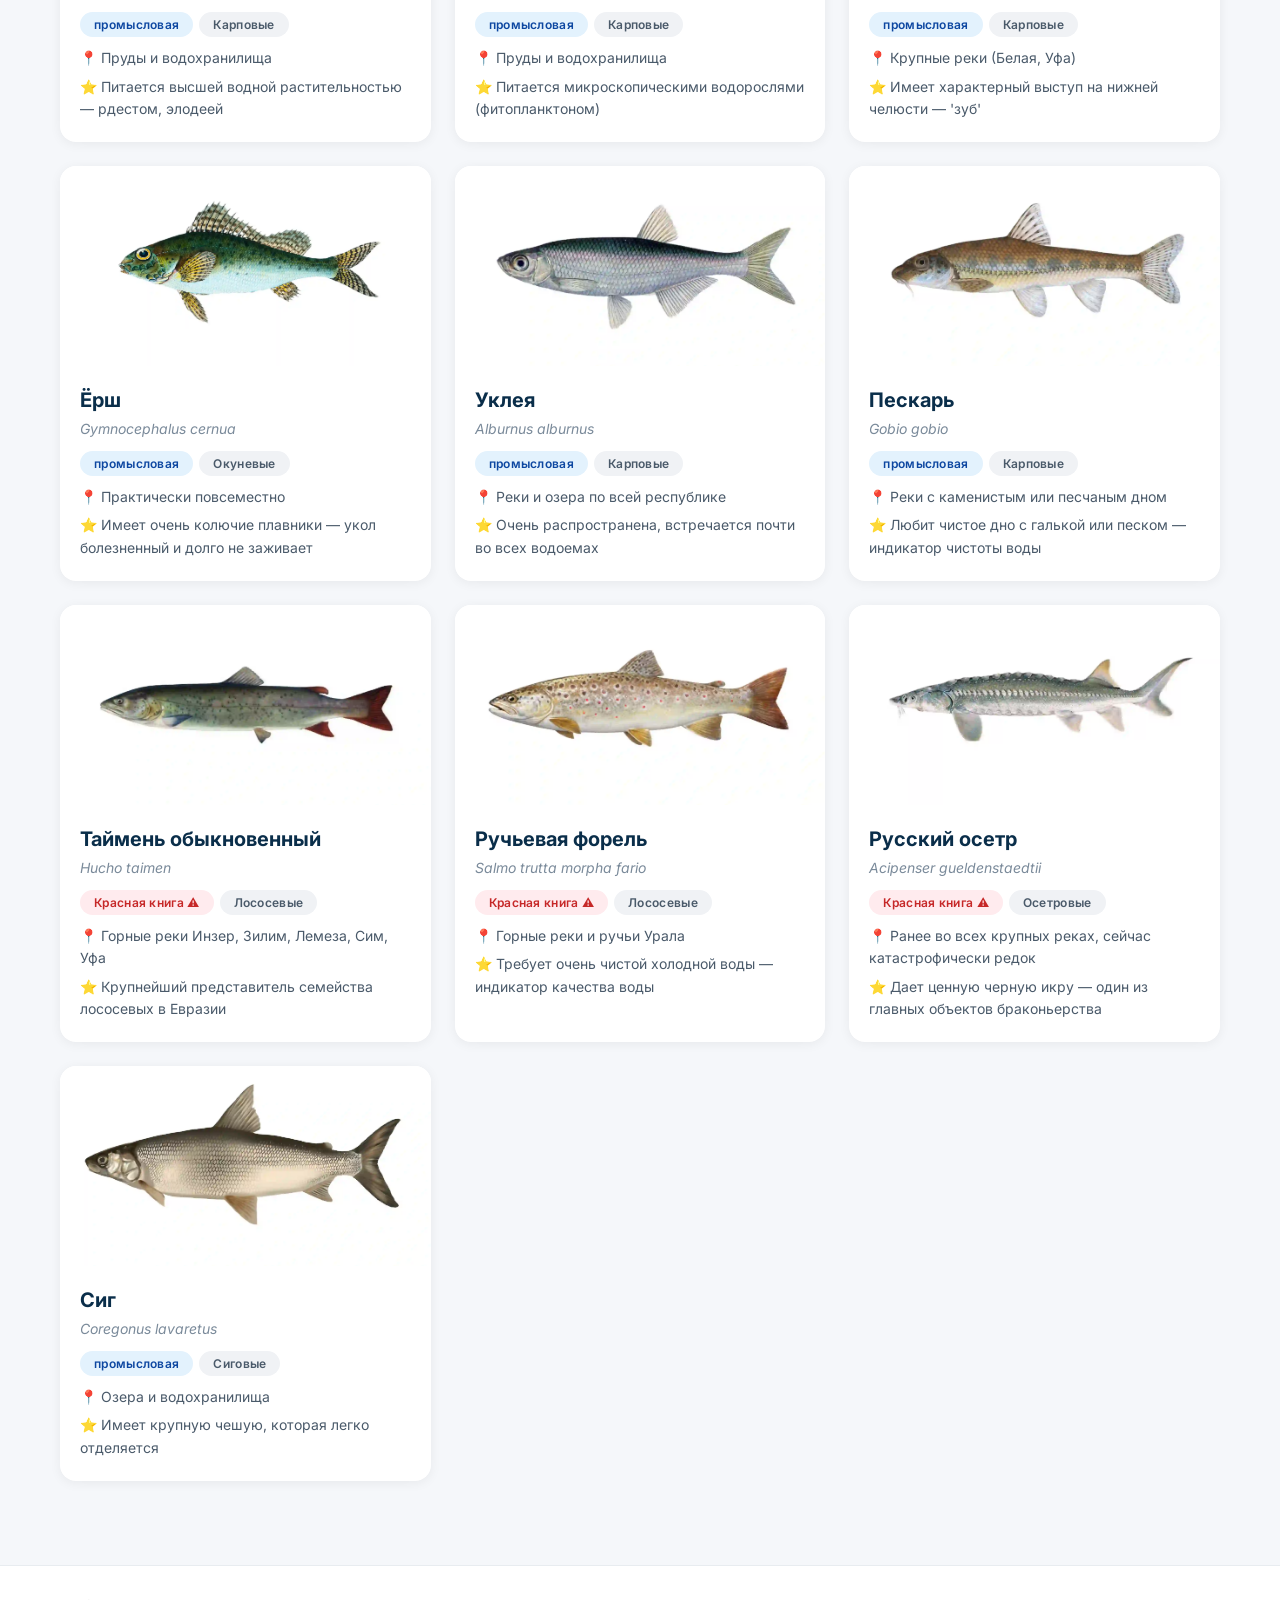
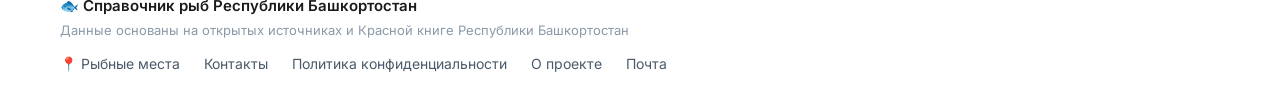
==== commit 8c328b65: "Update index.html" ====
--- a/index.html
+++ b/index.html
@@ -178,5 +178,14 @@
 </script>
 <noscript><div><img src="https://mc.yandex.ru/watch/111613780" style="position:absolute; left:-9999px;" alt="" /></div></noscript>
 <!-- /Yandex.Metrika counter -->
+<!-- Yandex.RTB R-A-20065535-13 -->
+<script>
+window.yaContextCb.push(() => {
+    Ya.Context.AdvManager.render({
+        "blockId": "R-A-20065535-13",
+        "type": "topAd"
+    })
+})
+</script>
 </body>
 </html>
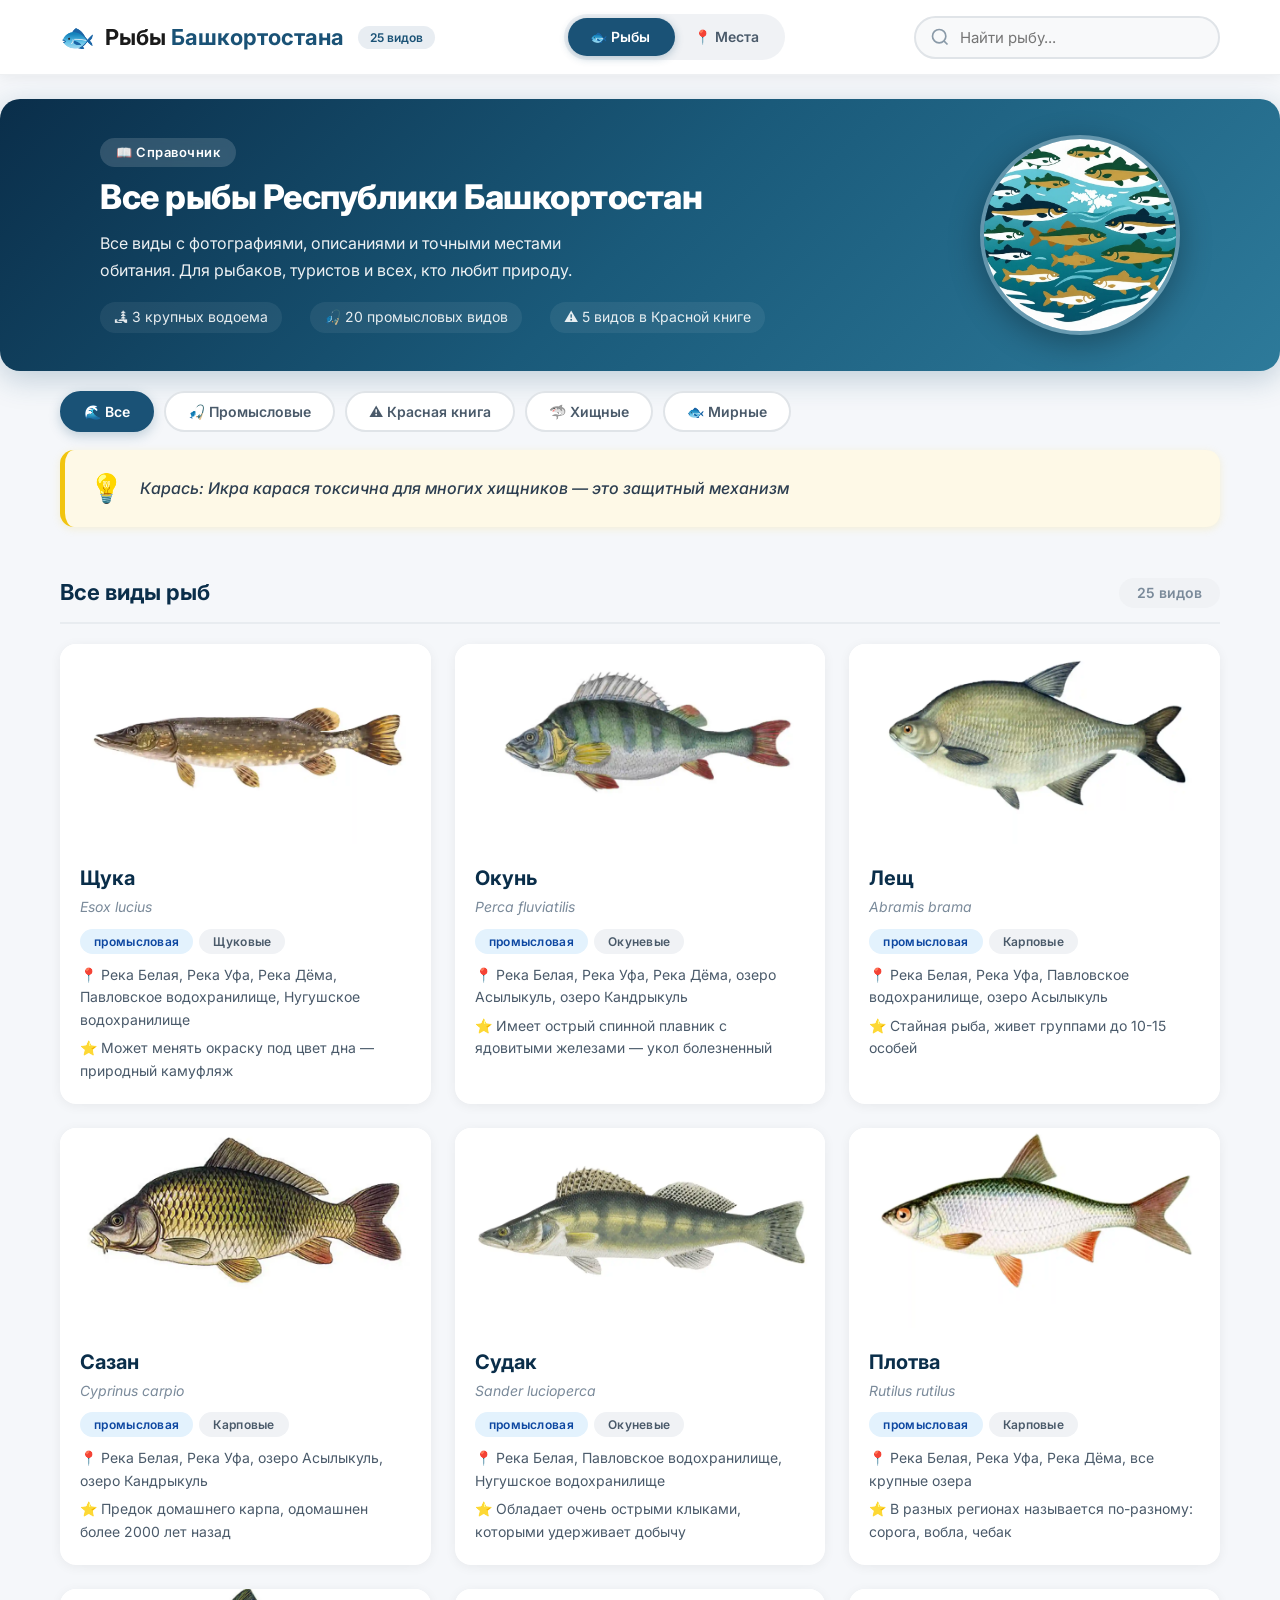
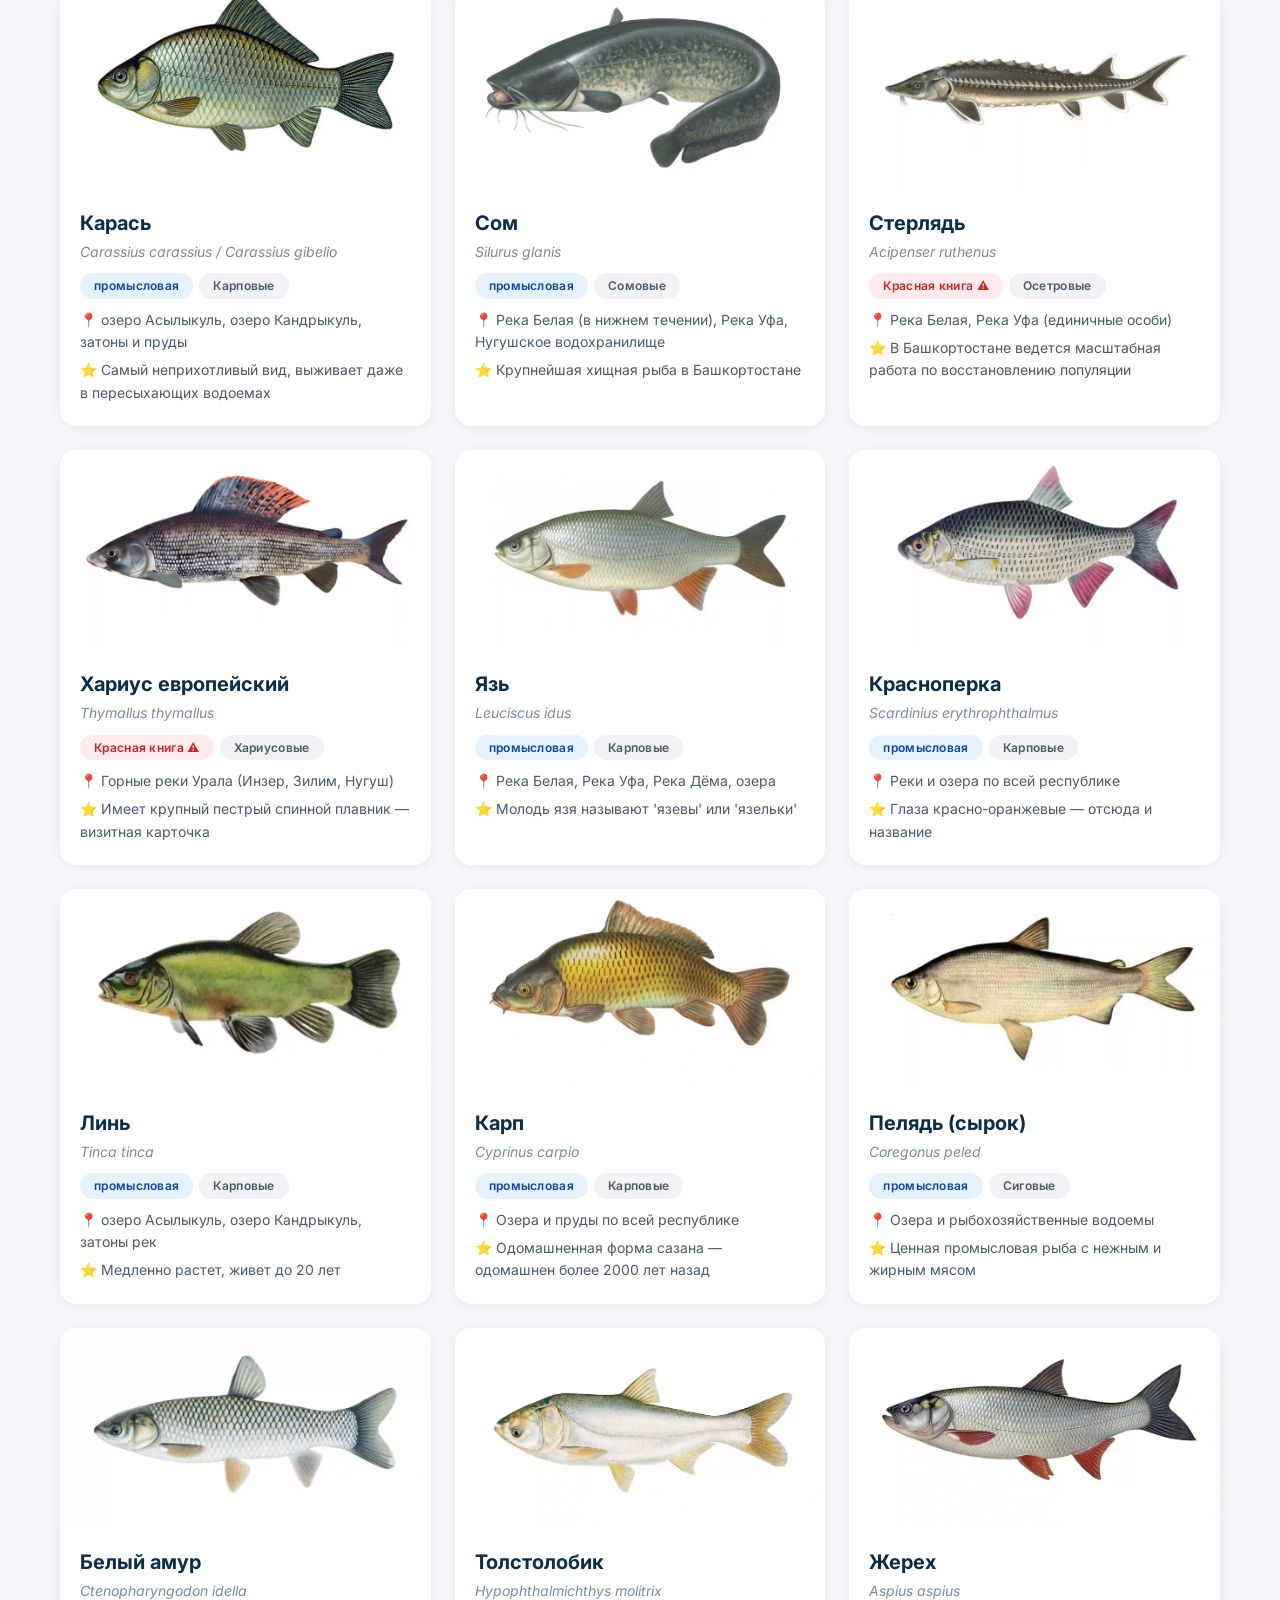
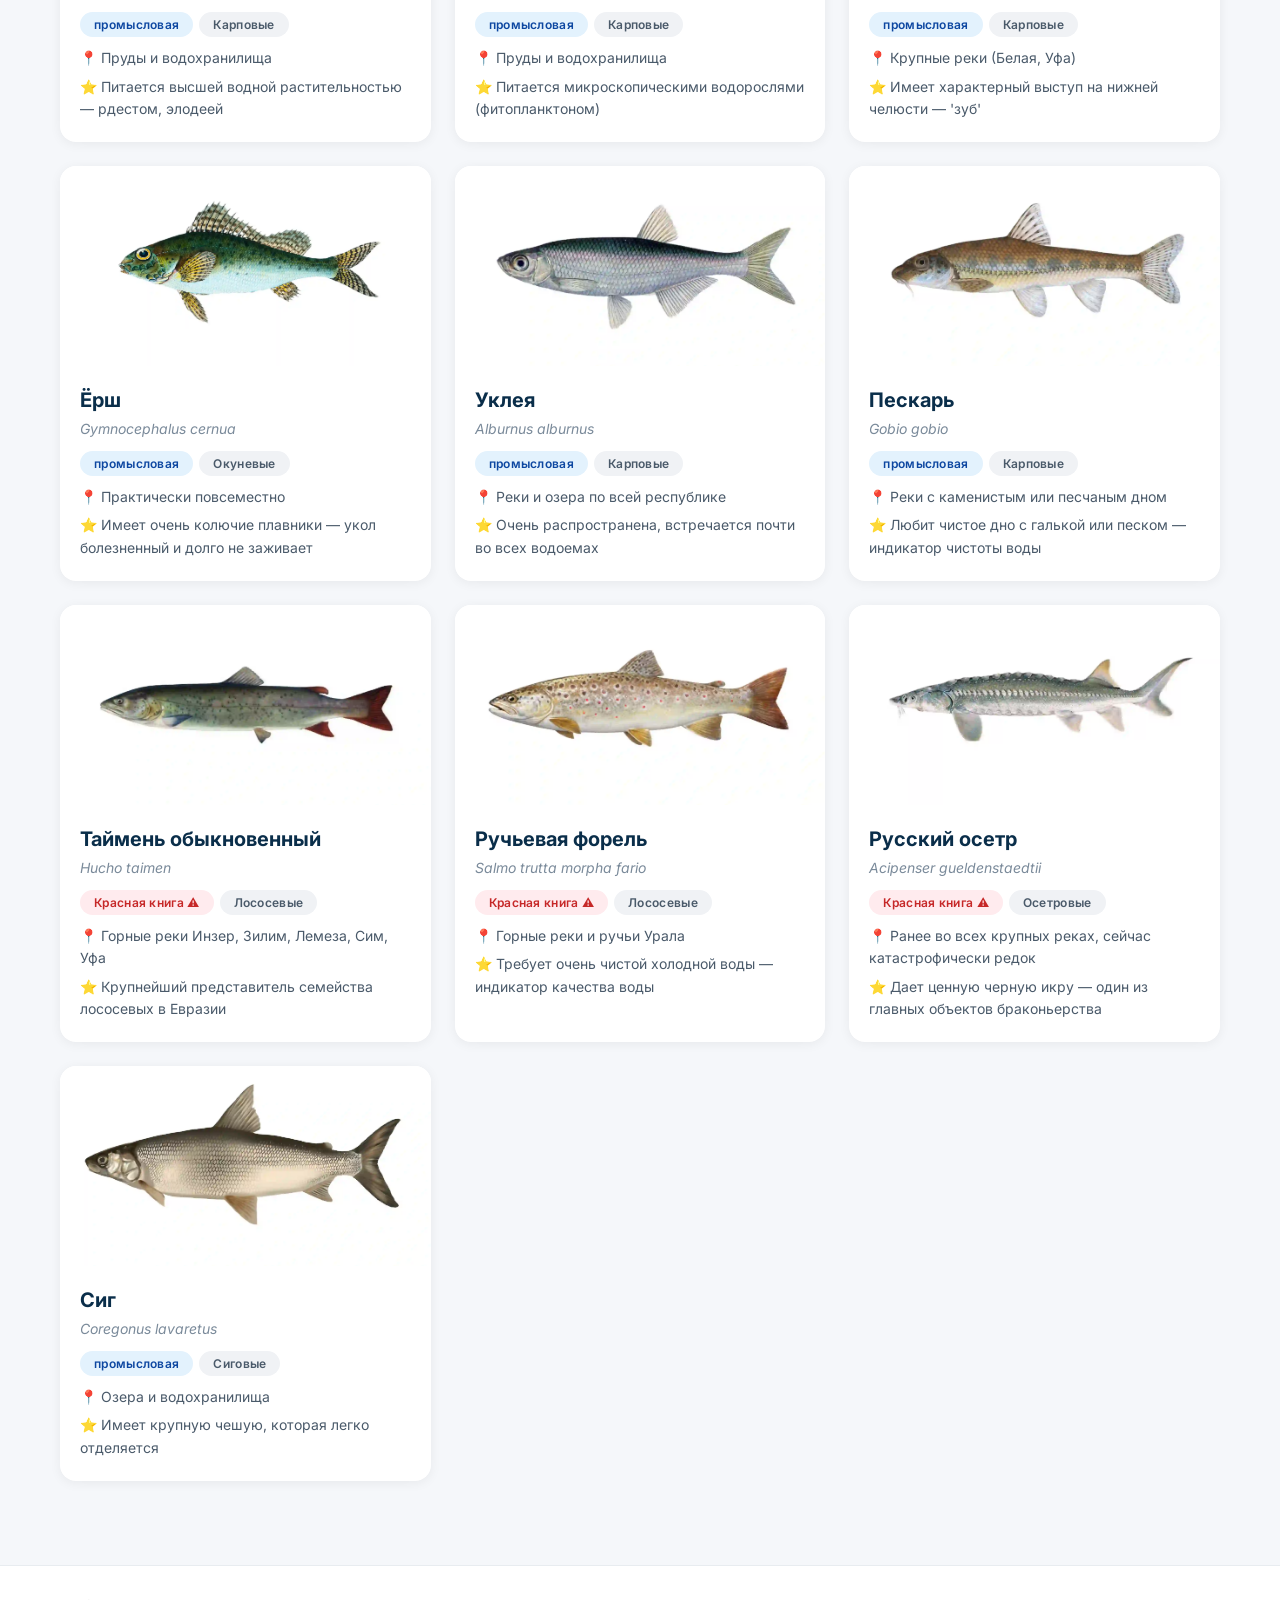
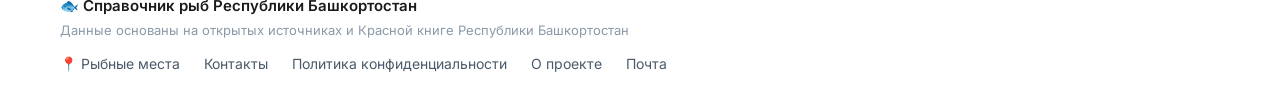
==== commit 7b6d5c93: "Update index.html" ====
--- a/index.html
+++ b/index.html
@@ -187,5 +187,15 @@
     })
 })
 </script>
+<!-- Yandex.RTB R-A-20065535-14 -->
+<div id="yandex_rtb_R-A-20065535-14"></div>
+<script>
+window.yaContextCb.push(() => {
+    Ya.Context.AdvManager.render({
+        "blockId": "R-A-20065535-14",
+        "renderTo": "yandex_rtb_R-A-20065535-14"
+    })
+})
+</script>
 </body>
 </html>
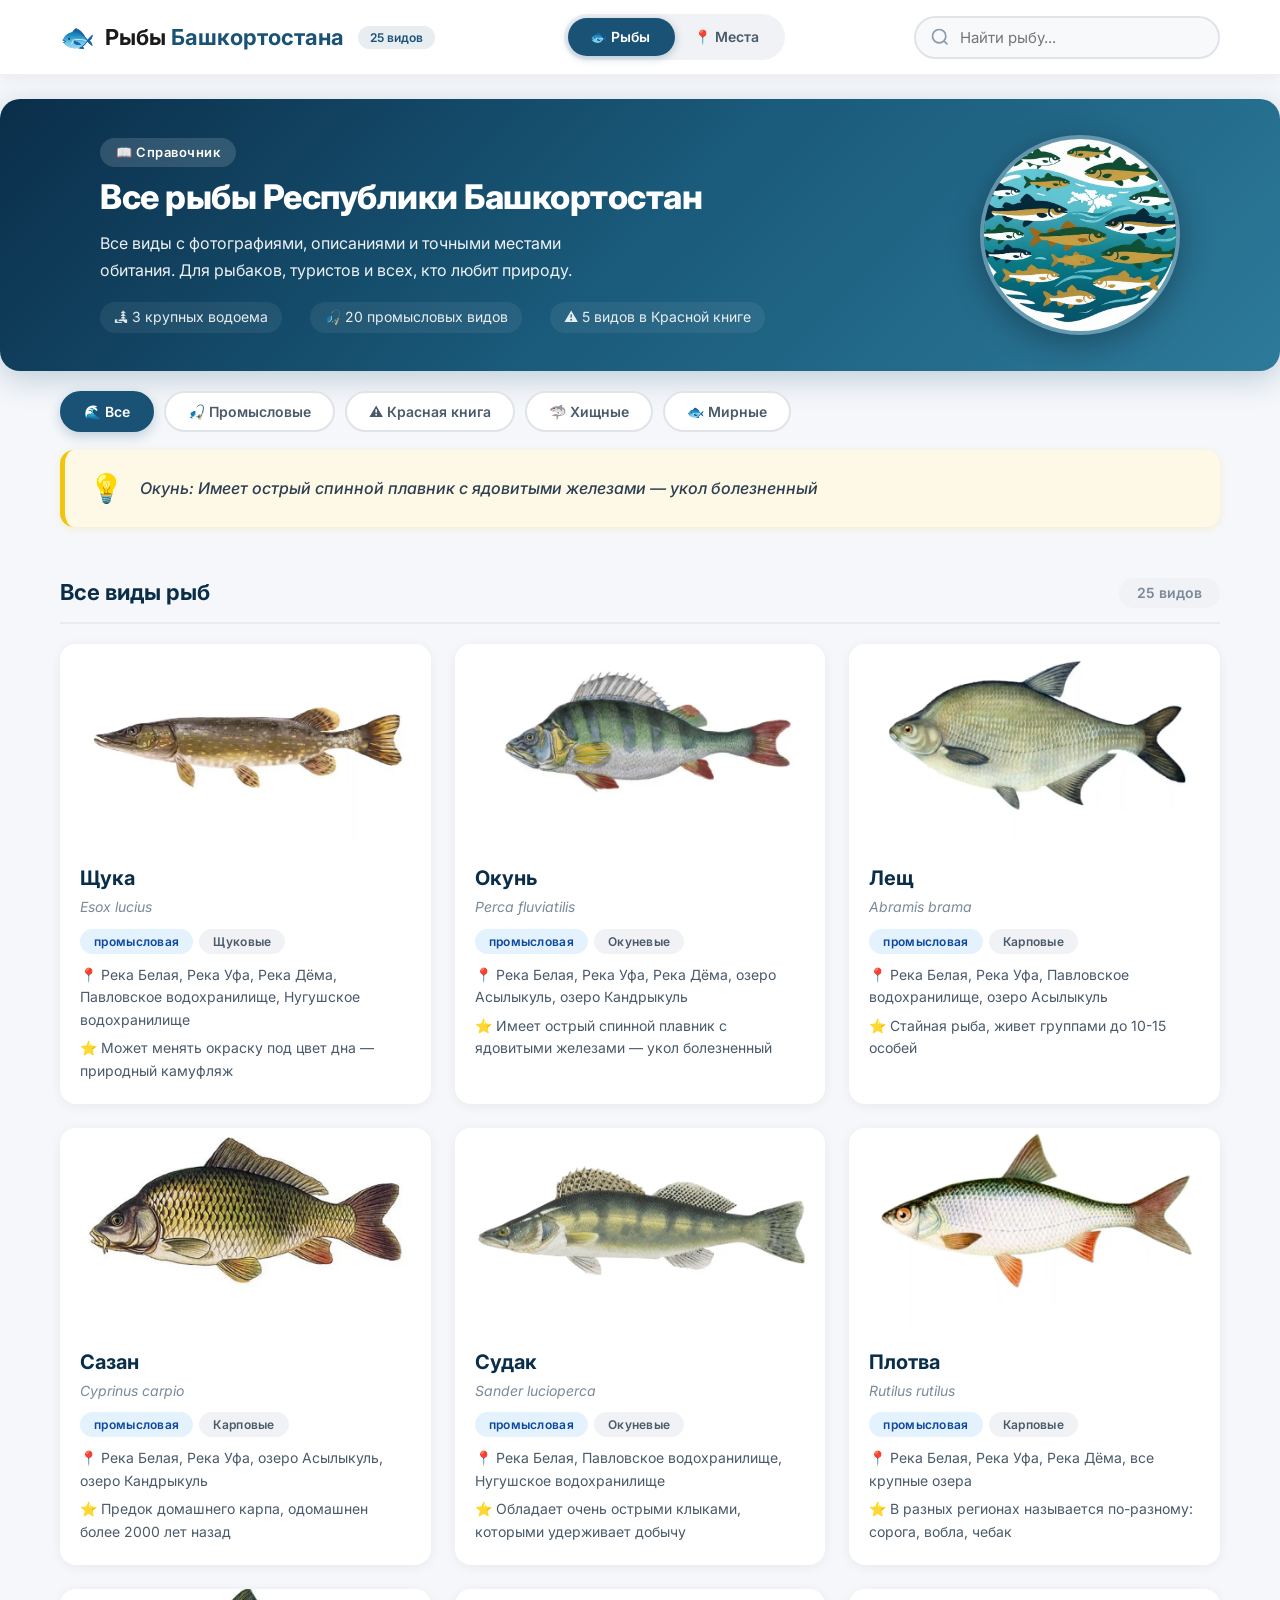
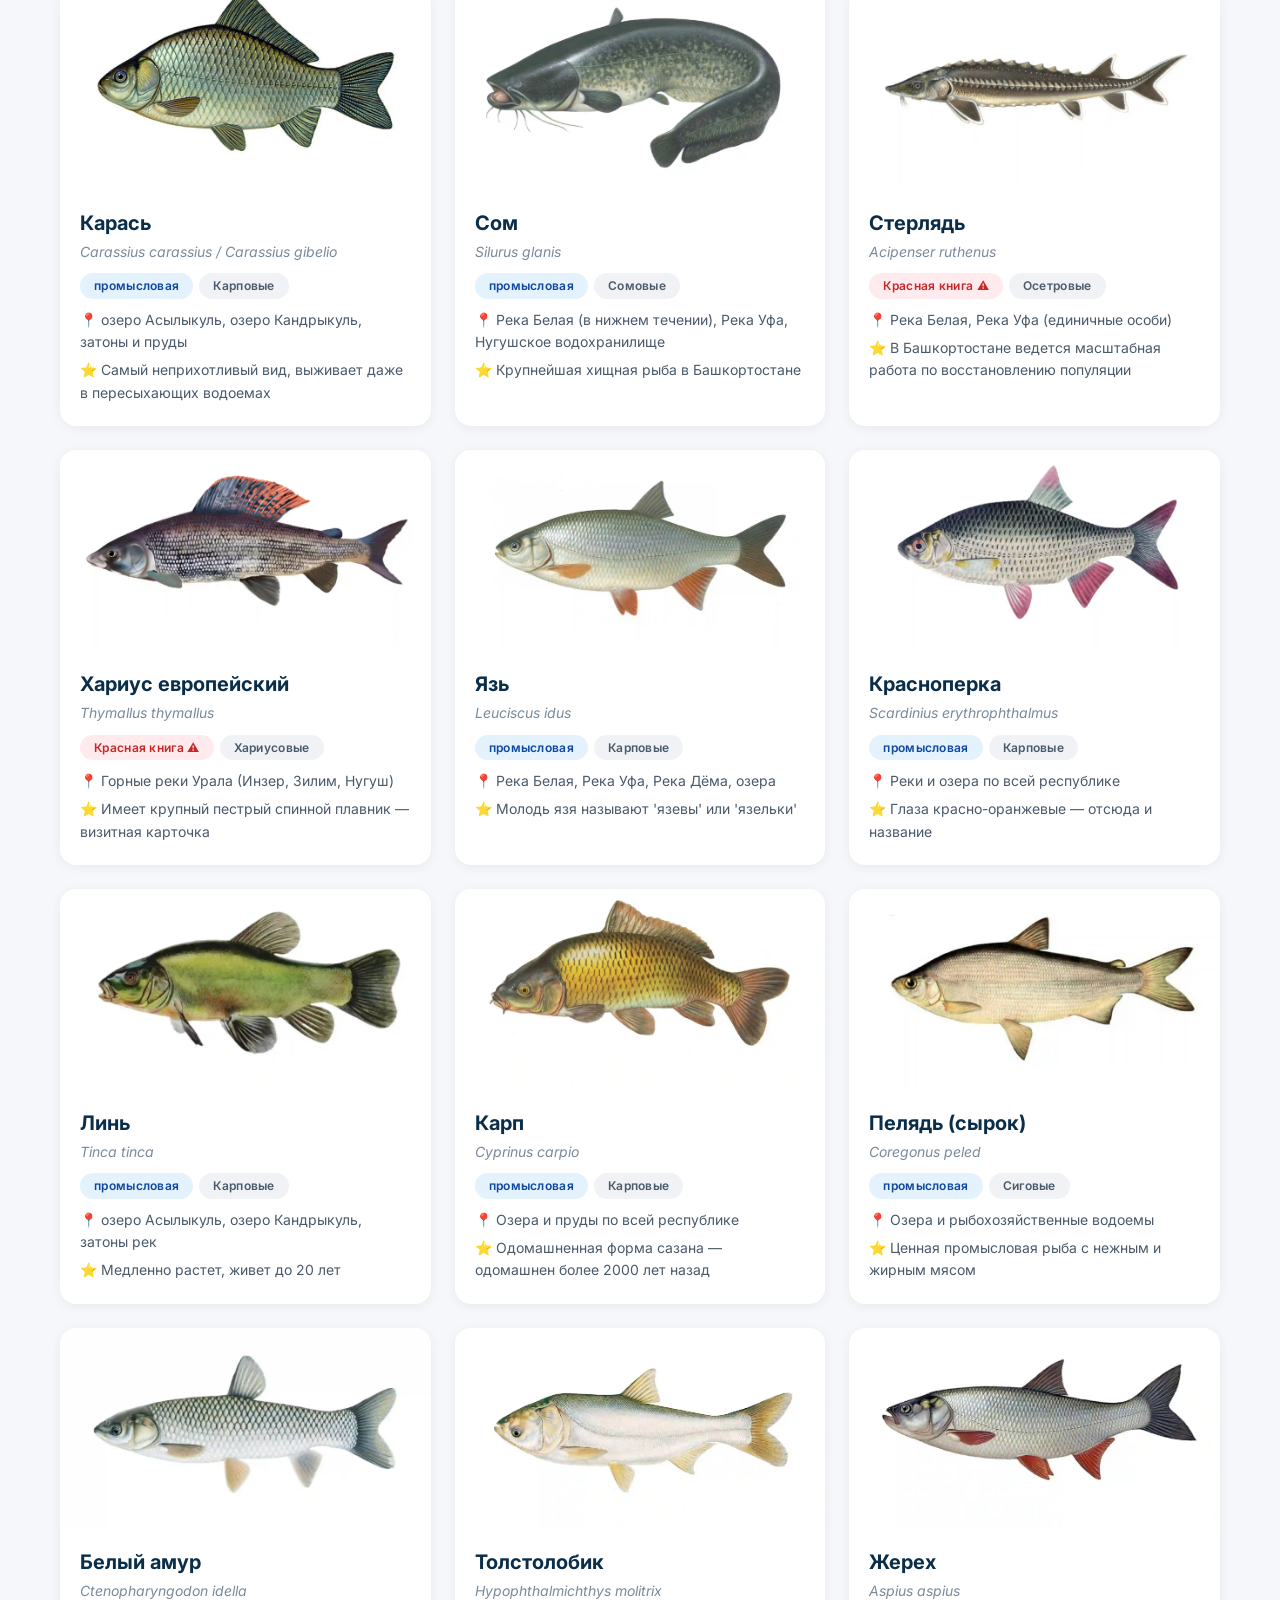
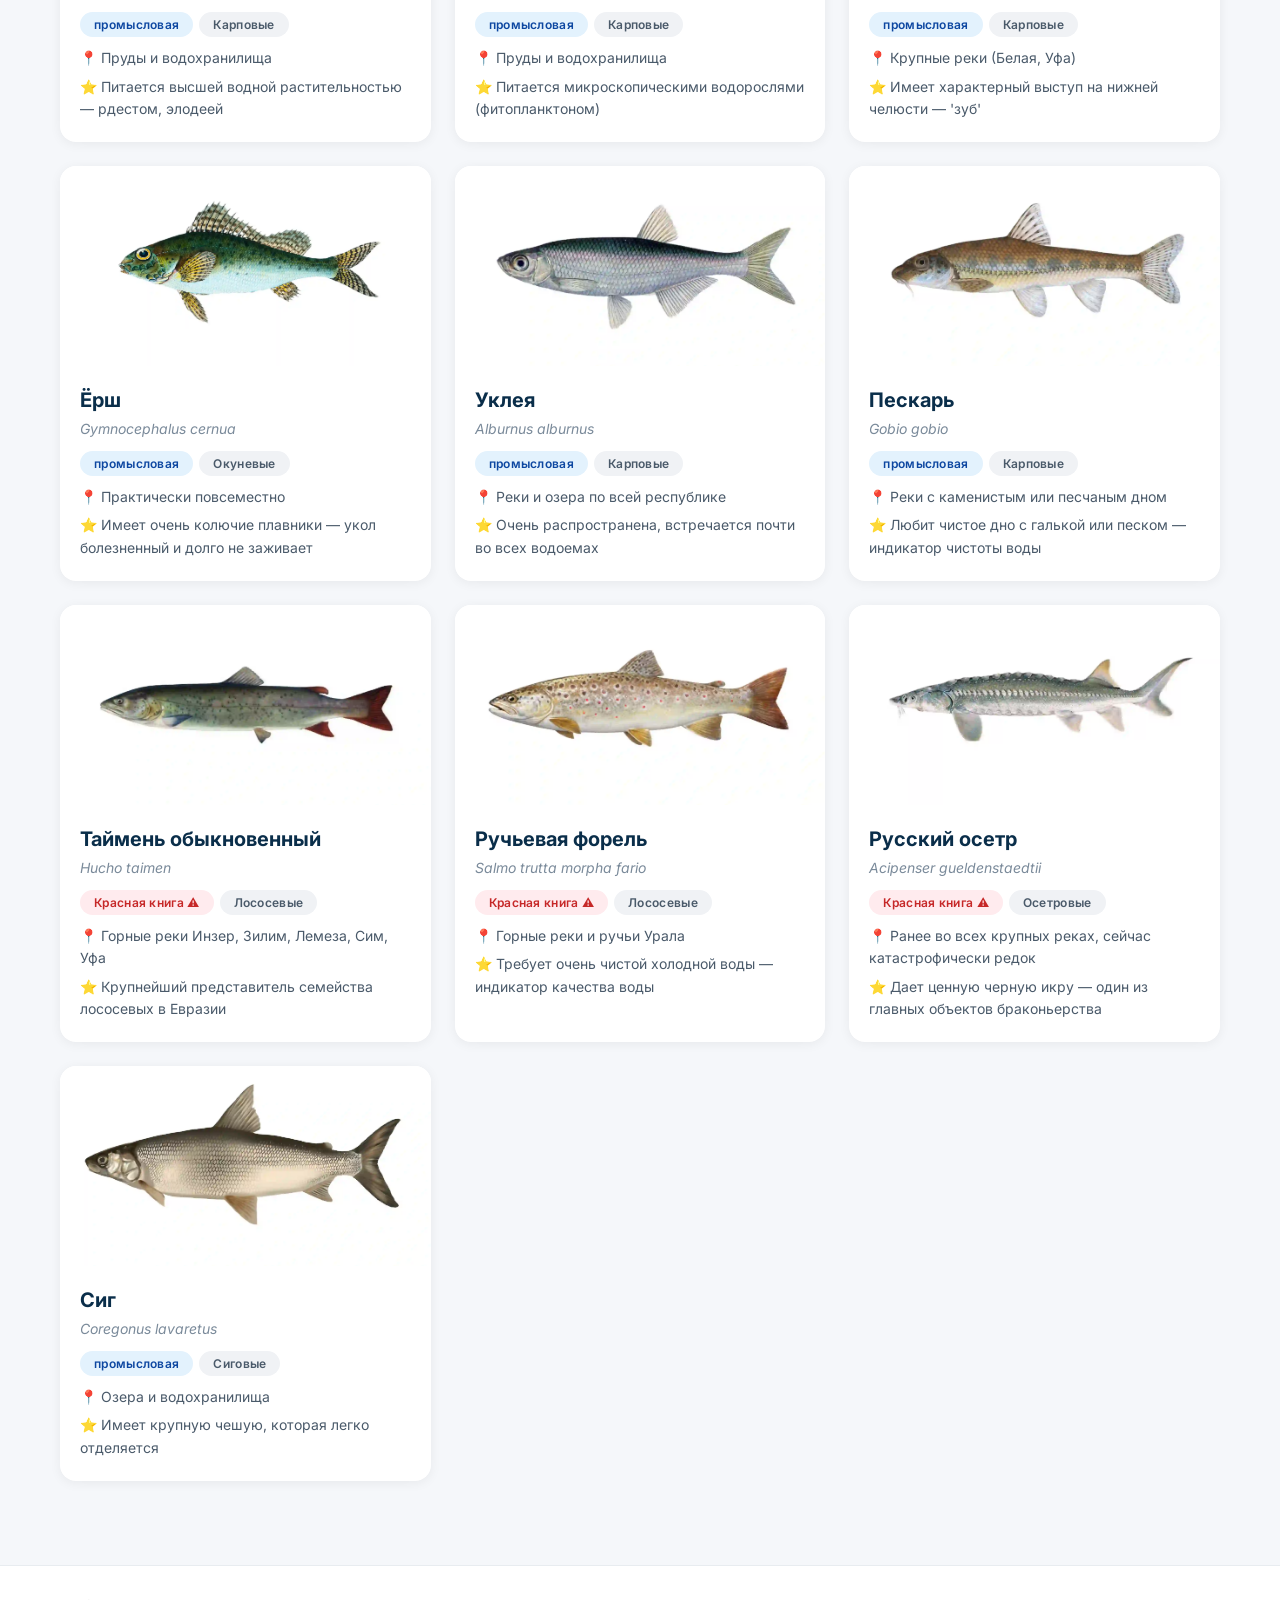
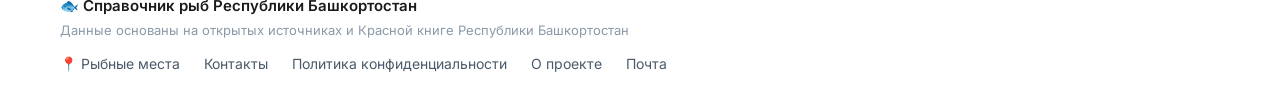
==== commit ac4e76c4: "Update index.html" ====
--- a/index.html
+++ b/index.html
@@ -3,33 +3,33 @@
 <head>
     <meta charset="UTF-8" />
     <meta name="viewport" content="width=device-width, initial-scale=1.0" />
-    <title>Рыбы России и Башкортостана — полный справочник с фото и календарём клёва</title>
+    <title>Рыбы Башкортостана: 25+ видов с фото, где ловить, календарь клёва</title>
     <link rel="icon" href="img/icons/favicon.png" type="image/png" />
     
-    <!-- SEO Мета-теги (расширенные) -->
-    <meta name="description" content="Все виды рыб России и Башкортостана: щука, окунь, судак, сазан, лещ, сом, стерлядь и десятки других. Подробное описание, фото, места обитания, календарь клёва, нерест, интересные факты. Полезно для рыбаков, туристов, студентов и всех, кто любит природу!" />
-    <meta name="keywords" content="рыбы россии, рыбы башкортостана, все виды рыб, щука, окунь, судак, сазан, лещ, сом, стерлядь, хариус, таймень, форель, красная книга рыб, рыбалка в россии, рыбалка в башкортостане, рыбалка в уфе, календарь клёва, когда клюёт щука, когда нерест рыбы, места обитания рыб, интересные факты о рыбах, справочник рыб, ихтиология, энциклопедия рыб, виды рыб с фото" />
-    <meta name="author" content="Рыбы России и Башкортостана" />
+    <!-- SEO Мета-теги (улучшенные) -->
+    <meta name="description" content="Все рыбы Башкортостана: 25+ видов с фото, описанием и местами обитания. Щука, окунь, судак, сазан, лещ, сом, стерлядь. Календарь клёва и нереста, снасти, советы рыбакам." />
+    <meta name="keywords" content="рыбы башкортостана, рыбы башкирии, все виды рыб, щука, окунь, судак, сазан, лещ, сом, стерлядь, хариус, таймень, форель, красная книга рыб, рыбалка в башкирии, рыбалка в уфе, календарь клёва, когда клюёт щука, когда нерест рыбы, места обитания рыб, интересные факты о рыбах, справочник рыб, энциклопедия рыб, виды рыб с фото" />
+    <meta name="author" content="Рыбы Башкортостана" />
     <meta name="robots" content="index, follow, max-image-preview:large" />
     <meta name="yandex-verification" content="ВСТАВЬТЕ_ВАШ_КОД_ЯНДЕКС_ВЕБМАСТЕР" />
     <meta name="google-site-verification" content="ВСТАВЬТЕ_ВАШ_КОД_GOOGLE_SEARCH_CONSOLE" />
     
     <!-- Open Graph (для соцсетей) -->
     <meta property="og:type" content="website" />
-    <meta property="og:title" content="Рыбы России и Башкортостана — полный справочник с фото и календарём клёва" />
-    <meta property="og:description" content="Все виды рыб России и Башкортостана: описание, фото, места обитания, календарь клёва, нерест, интересные факты. Для рыбаков, туристов и всех любителей природы!" />
-    <meta property="og:url" content="https://almazbaymurzin.github.io/Bashkortostan_Fishes/" />
-    <meta property="og:image" content="https://almazbaymurzin.github.io/Bashkortostan_Fishes/img/promo-fish.jpg" />
+    <meta property="og:title" content="Рыбы Башкортостана: 25+ видов с фото, где ловить, календарь клёва" />
+    <meta property="og:description" content="Все рыбы Башкортостана: 25+ видов с фото, описанием и местами обитания. Календарь клёва и нереста, снасти, советы рыбакам." />
+    <meta property="og:url" content="https://www.bashrybka.ru/" />
+    <meta property="og:image" content="https://www.bashrybka.ru/img/promo-fish.jpg" />
     <meta property="og:image:width" content="1200" />
     <meta property="og:image:height" content="630" />
     <meta property="og:locale" content="ru_RU" />
-    <meta property="og:site_name" content="Рыбы России и Башкортостана" />
+    <meta property="og:site_name" content="Рыбы Башкортостана" />
     
     <!-- Twitter Card -->
     <meta name="twitter:card" content="summary_large_image" />
-    <meta name="twitter:title" content="Рыбы России и Башкортостана — полный справочник с фото" />
-    <meta name="twitter:description" content="Все виды рыб России и Башкортостана: описание, фото, места обитания, календарь клёва, нерест, интересные факты." />
-    <meta name="twitter:image" content="https://almazbaymurzin.github.io/Bashkortostan_Fishes/img/promo-fish.jpg" />
+    <meta name="twitter:title" content="Рыбы Башкортостана: 25+ видов с фото, где ловить" />
+    <meta name="twitter:description" content="Все рыбы Башкортостана: 25+ видов с фото, описанием и местами обитания. Календарь клёва и нереста." />
+    <meta name="twitter:image" content="https://www.bashrybka.ru/img/promo-fish.jpg" />
     
     <!-- Гео-теги (локальное SEO для Башкортостана) -->
     <meta name="geo.region" content="RU-BA" />
@@ -38,7 +38,7 @@
     <meta name="ICBM" content="54.735147, 55.958727" />
     
     <!-- Дополнительные SEO-теги -->
-    <link rel="canonical" href="https://almazbaymurzin.github.io/Bashkortostan_Fishes/" />
+    <link rel="canonical" href="https://www.bashrybka.ru/" />
     <meta name="theme-color" content="#1a5276" />
     <meta name="mobile-web-app-capable" content="yes" />
     <meta name="apple-mobile-web-app-status-bar-style" content="black-translucent" />
